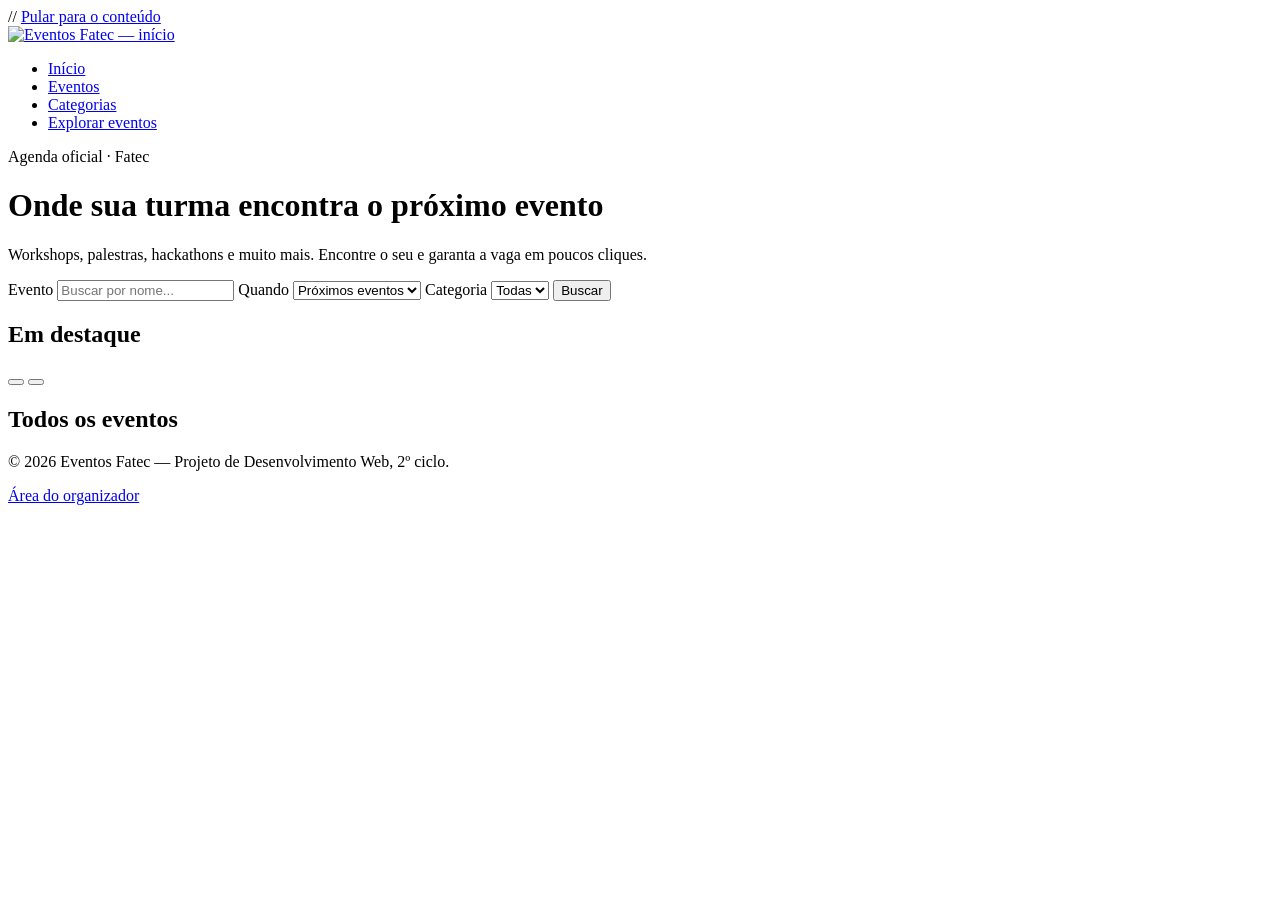
==== index.html @ 4cf38fc1 "test commit" ====
<!DOCTYPE html>
<html lang="pt-BR">
//
<head>
    <meta charset="UTF-8">
    <meta name="viewport" content="width=device-width, initial-scale=1.0">
    <title>Eventos Fatec | Agenda de eventos</title>
    <meta name="description" content="Workshops, palestras, hackathons e outros eventos da Fatec. Encontre e inscreva-se.">
    <meta name="color-scheme" content="dark light">
    <link rel="stylesheet" href="./assets/css/styles.css">

    <link rel="preconnect" href="https://fonts.googleapis.com">
    <link rel="preconnect" href="https://fonts.gstatic.com" crossorigin>
    <link
        href="https://fonts.googleapis.com/css2?family=Inter:ital,opsz,wght@0,14..32,100..900;1,14..32,100..900&display=swap"
        rel="stylesheet">

    <!-- Tema: no <head> para aplicar antes da primeira pintura (sem "flash") -->
    <script src="./assets/js/theme.js"></script>
</head>

<body class="site">
    <a class="skip-link" href="#conteudo">Pular para o conteúdo</a>

    <nav class="header-menu" aria-label="Principal">
        <a href="index.html" class="brand">
            <img class="logo" alt="Eventos Fatec — início" src="./assets/images/logotipo-eventos-fatec.png" />
        </a>
        <ul class="navigation">
            <li class="item">
                <a class="link active" href="index.html" aria-current="page">Início</a>
            </li>
            <li class="item">
                <a class="link" href="index.html#eventos">Eventos</a>
            </li>
            <li class="item">
                <a class="link" href="index.html#categorias">Categorias</a>
            </li>
            <li class="item">
                <a class="call-to-action" href="index.html#eventos">Explorar eventos</a>
            </li>
        </ul>
    </nav>

    <header class="hero">
        <div class="hero-aurora" aria-hidden="true">
            <span class="blob blob-1"></span>
            <span class="blob blob-2"></span>
            <span class="blob blob-3"></span>
            <span class="hero-grid"></span>
        </div>

        <div class="hero-content">
            <p class="eyebrow" data-reveal>Agenda oficial · Fatec</p>
            <h1 class="title" data-reveal>Onde sua turma <span class="highlight">encontra o próximo evento</span></h1>
            <p class="description" data-reveal>Workshops, palestras, hackathons e muito mais. Encontre o seu e garanta a vaga em poucos cliques.</p>
        </div>
    </header>

    <main id="conteudo">
        <form class="search-panel" id="form-busca" role="search" aria-label="Buscar eventos" data-reveal="scale">
            <label class="search-field">
                <span class="search-icon search-icon--primary" data-icon="search"></span>
                <span class="search-text">
                    <span class="search-label">Evento</span>
                    <input type="search" id="busca-eventos" name="q" placeholder="Buscar por nome..." autocomplete="off" />
                </span>
            </label>

            <label class="search-field">
                <span class="search-icon search-icon--secondary" data-icon="calendar"></span>
                <span class="search-text">
                    <span class="search-label">Quando</span>
                    <select id="filtro-periodo" name="quando">
                        <option value="proximos">Próximos eventos</option>
                        <option value="mes">Este mês</option>
                        <option value="todos">Todas as datas</option>
                        <option value="encerrados">Já encerrados</option>
                    </select>
                </span>
            </label>

            <label class="search-field">
                <span class="search-icon search-icon--tertiary" data-icon="grid"></span>
                <span class="search-text">
                    <span class="search-label">Categoria</span>
                    <select id="filtro-categoria" name="categoria">
                        <option value="">Todas</option>
                    </select>
                </span>
            </label>

            <button type="submit" class="search-submit">
                <span data-icon="search"></span>
                Buscar
            </button>
        </form>

        <section class="section" id="destaques" aria-labelledby="titulo-destaques">
            <div class="section-header" data-reveal>
                <h2 class="section-title" id="titulo-destaques">Em <span class="highlight">destaque</span></h2>
                <div class="carousel-controls">
                    <button type="button" class="round-button" id="carrossel-anterior" aria-label="Destaques anteriores">
                        <span class="flip" data-icon="arrow"></span>
                    </button>
                    <button type="button" class="round-button" id="carrossel-proximo" aria-label="Próximos destaques">
                        <span data-icon="arrow"></span>
                    </button>
                </div>
            </div>

            <div class="carousel" id="carrossel-destaques" tabindex="0" aria-label="Eventos em destaque"></div>
        </section>

        <section class="section" id="eventos" aria-labelledby="titulo-eventos">
            <div class="section-header" data-reveal>
                <h2 class="section-title" id="titulo-eventos">Todos os <span class="highlight">eventos</span></h2>
                <p class="results-count" id="contador-eventos" aria-live="polite"></p>
            </div>

            <nav class="filter" id="categorias" aria-label="Filtrar por categoria">
                <ul class="filter-list" id="lista-categorias"></ul>
            </nav>

            <div class="event-grid" id="lista-eventos"></div>
        </section>
    </main>

    <footer class="footer">
        <p>© 2026 Eventos Fatec — Projeto de Desenvolvimento Web, 2º ciclo.</p>
        <a class="footer-link" href="admin/login.html">Área do organizador</a>
    </footer>

    <script src="https://cdn.jsdelivr.net/npm/@supabase/supabase-js@2.118.0/dist/umd/supabase.min.js"></script>
    <script src="./supabase-credentials.js"></script>
    <script src="./assets/js/supabaseClient.js"></script>
    <script src="./assets/js/utils/dom.js"></script>
    <script src="./assets/js/utils/text.js"></script>
    <script src="./assets/js/motion.js"></script>
    <script src="./js/services/catalogoService.js"></script>
    <script src="./js/components/eventoView.js"></script>
    <script src="./js/pages/home.js"></script>
</body>

</html>
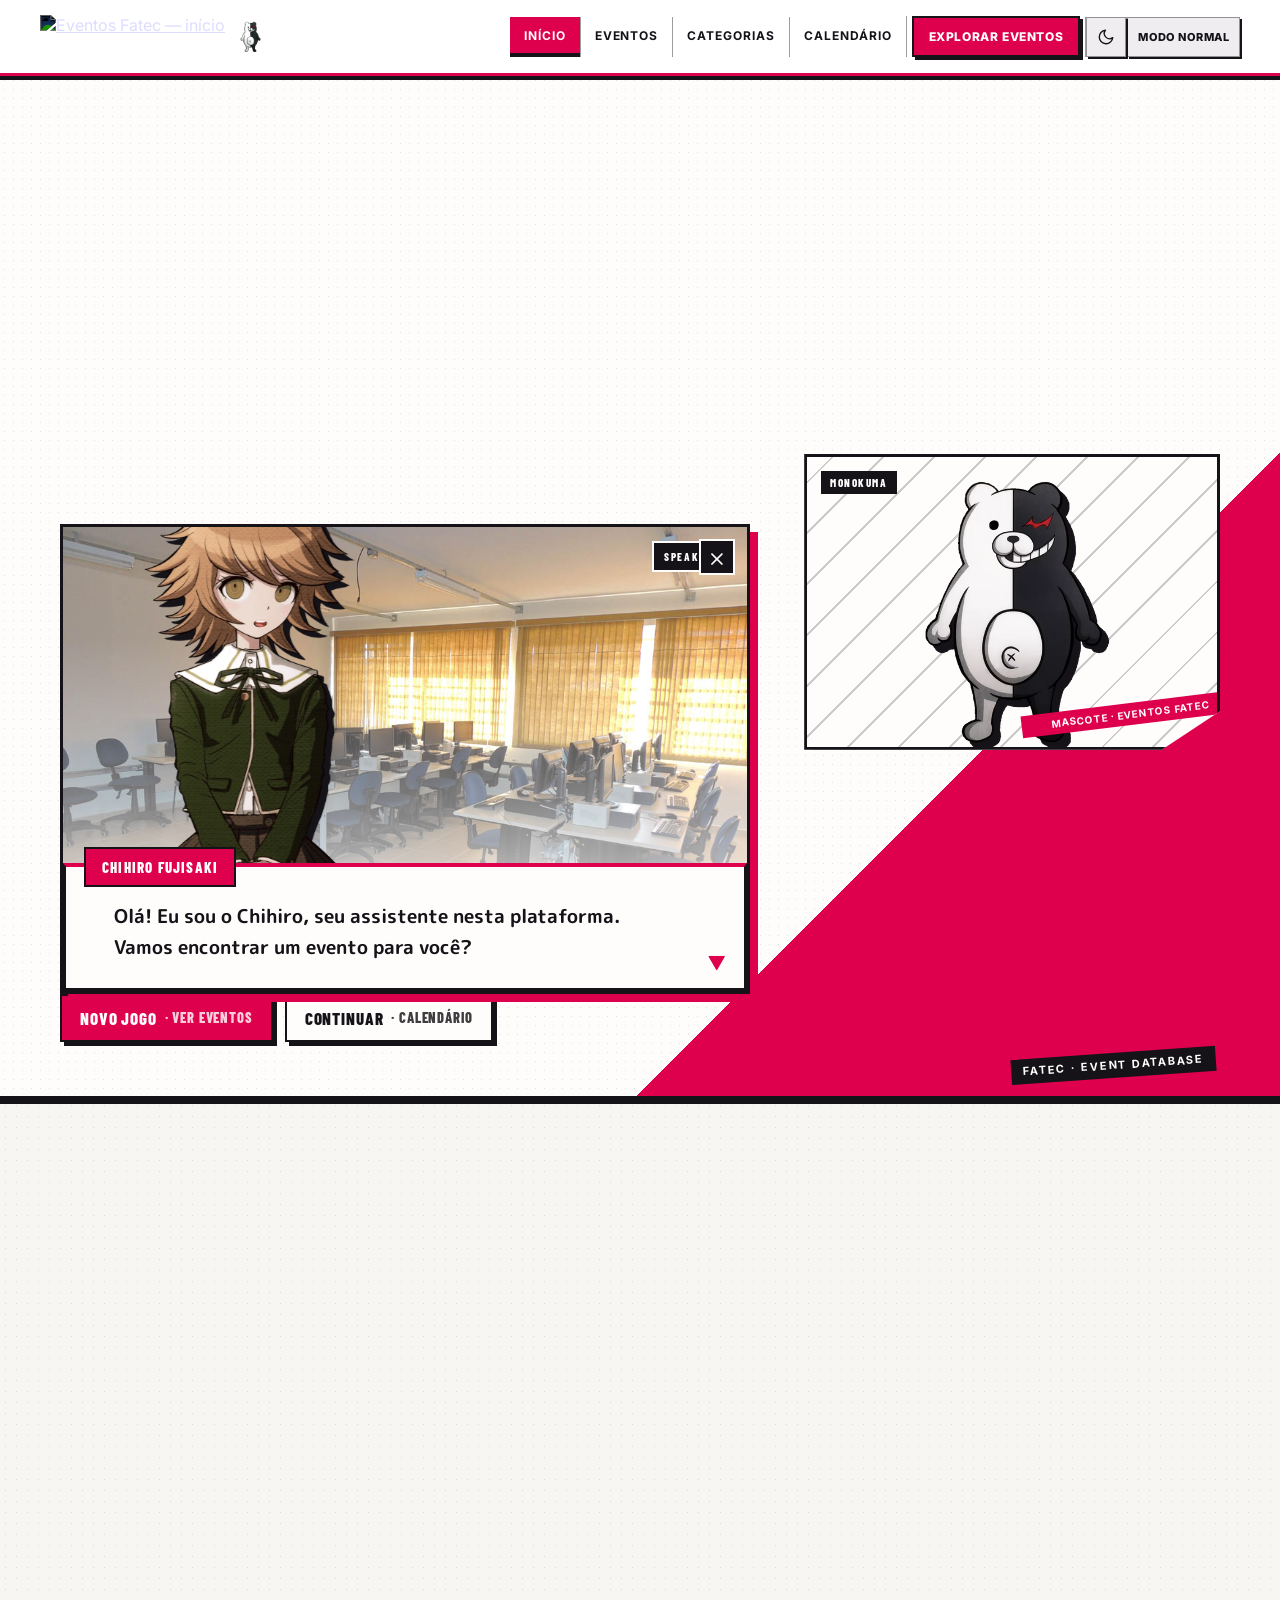
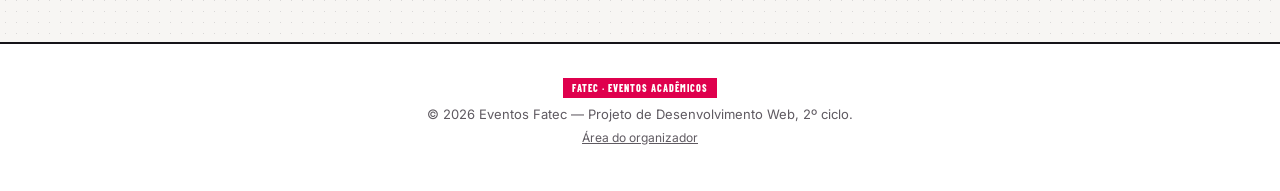
==== commit fc950552: "commit branch" ====
--- a/index.html
+++ b/index.html
@@ -1,19 +1,23 @@
 <!DOCTYPE html>
 <html lang="pt-BR">
-//
+
 <head>
     <meta charset="UTF-8">
     <meta name="viewport" content="width=device-width, initial-scale=1.0">
     <title>Eventos Fatec | Agenda de eventos</title>
     <meta name="description" content="Workshops, palestras, hackathons e outros eventos da Fatec. Encontre e inscreva-se.">
     <meta name="color-scheme" content="dark light">
+    <link rel="icon" type="image/png" sizes="64x64" href="/assets/images/personagens/monokuma/favicon.png">
+    <link rel="icon" type="image/x-icon" href="/favicon.ico">
     <link rel="stylesheet" href="./assets/css/styles.css">
 
     <link rel="preconnect" href="https://fonts.googleapis.com">
     <link rel="preconnect" href="https://fonts.gstatic.com" crossorigin>
+    <link href="https://fonts.googleapis.com/css2?family=Barlow+Condensed:wght@500;600;700;800;900&display=swap" rel="stylesheet">
     <link
         href="https://fonts.googleapis.com/css2?family=Inter:ital,opsz,wght@0,14..32,100..900;1,14..32,100..900&display=swap"
         rel="stylesheet">
+    <link href="https://fonts.googleapis.com/css2?family=M+PLUS+Rounded+1c:wght@500;700;800&display=swap" rel="stylesheet">
 
     <!-- Tema: no <head> para aplicar antes da primeira pintura (sem "flash") -->
     <script src="./assets/js/theme.js"></script>
@@ -37,6 +41,9 @@
                 <a class="link" href="index.html#categorias">Categorias</a>
             </li>
             <li class="item">
+                <a class="link" href="calendario.html">Calendário</a>
+            </li>
+            <li class="item">
                 <a class="call-to-action" href="index.html#eventos">Explorar eventos</a>
             </li>
         </ul>
@@ -51,9 +58,21 @@
         </div>
 
         <div class="hero-content">
-            <p class="eyebrow" data-reveal>Agenda oficial · Fatec</p>
-            <h1 class="title" data-reveal>Onde sua turma <span class="highlight">encontra o próximo evento</span></h1>
-            <p class="description" data-reveal>Workshops, palestras, hackathons e muito mais. Encontre o seu e garanta a vaga em poucos cliques.</p>
+            <div class="hero-stage">
+                <div class="hero-copy">
+                    <p class="eyebrow" data-reveal>Agenda oficial · Fatec</p>
+                    <h1 class="title" data-reveal>Eventos Fatec: <span class="highlight">sua próxima aventura acadêmica</span></h1>
+                    <p class="description" data-reveal>Workshops, palestras, hackathons e muito mais. Encontre seu próximo evento e garanta a vaga em poucos cliques.</p>
+                    <div id="home-vn" aria-label="Apresentação da agenda"></div>
+                    <nav class="vn-menu" aria-label="Atalhos de navegação">
+                        <a class="btn-cta" href="#eventos">Novo Jogo <span>· Ver eventos</span></a>
+                        <a class="btn-ghost" href="calendario.html">Continuar <span>· Calendário</span></a>
+                    </nav>
+                </div>
+                <button type="button" class="hero-mascot monokuma-trigger" data-monokuma-trigger aria-label="Abrir a fala do Monokuma" aria-haspopup="dialog" aria-controls="monokuma-dialog">
+                    <img src="./assets/images/personagens/monokuma/monokuma-standing.png" alt="" aria-hidden="true" width="360" height="516">
+                </button>
+            </div>
         </div>
     </header>
 
@@ -131,6 +150,20 @@
         <a class="footer-link" href="admin/login.html">Área do organizador</a>
     </footer>
 
+    <dialog class="monokuma-dialog" id="monokuma-dialog" aria-labelledby="monokuma-dialog-name" aria-describedby="monokuma-dialog-line monokuma-dialog-hint">
+        <div class="monokuma-game-screen">
+            <button type="button" class="monokuma-dialog-close" data-monokuma-close aria-label="Fechar diálogo do Monokuma">×</button>
+            <div class="monokuma-portrait-wrap">
+                <img class="monokuma-dialogue-portrait" src="./assets/images/personagens/monokuma/monokuma-stop.png" alt="Monokuma ergue uma pata com expressão ameaçadora" width="526" height="560">
+            </div>
+            <div class="monokuma-dialogue-box">
+                <span class="monokuma-dialogue-name" id="monokuma-dialog-name">Monokuma</span>
+                <span class="monokuma-dialogue-line" id="monokuma-dialog-line" aria-live="polite" aria-atomic="true">Ei, não toque em mim!!!</span>
+                <span class="monokuma-dialogue-hint" id="monokuma-dialog-hint">Feche pelo botão ×, pela tecla Esc ou clicando fora.</span>
+            </div>
+        </div>
+    </dialog>
+
     <script src="https://cdn.jsdelivr.net/npm/@supabase/supabase-js@2.118.0/dist/umd/supabase.min.js"></script>
     <script src="./supabase-credentials.js"></script>
     <script src="./assets/js/supabaseClient.js"></script>
@@ -139,6 +172,8 @@
     <script src="./assets/js/motion.js"></script>
     <script src="./js/services/catalogoService.js"></script>
     <script src="./js/components/eventoView.js"></script>
+    <script src="./assets/js/vn.js"></script>
+    <script src="./assets/js/monokuma-interaction.js"></script>
     <script src="./js/pages/home.js"></script>
 </body>
 
--- a/assets/css/styles.css
+++ b/assets/css/styles.css
@@ -0,0 +1,4408 @@
+/* =============================================================================
+   Eventos Fatec — estilos globais (site público + painel)
+
+   Organização:
+     1. Tokens (escala fixa + cores por tema)
+     2. Base / acessibilidade
+     3. Cabeçalho e navegação (compartilhado)
+     4. Botões, tags e chips
+     5. Site público: hero, busca, seções, carrossel, cards, detalhe, inscrição
+     6. Formulários (compartilhado)
+     7. Painel administrativo
+     8. Estados: feedback, vazio, skeleton
+     9. Movimento: animações, revelação ao rolar, troca de tema
+    10. Responsivo
+
+   Regra: nenhuma cor fixa fora da seção 1. Use sempre as variáveis --color-*.
+   ============================================================================= */
+
+/* ---------- 1. Tokens ---------- */
+
+:root {
+    /* Escala (no muda com o tema) */
+    --radius-sm: 2px;
+    --radius-md: 3px;
+    --radius-lg: 5px;
+    --radius-xl: 8px;
+    --radius-pill: 3px;
+
+    --container-lg: 1160px;
+    --container-md: 820px;
+    --container-sm: 520px;
+
+    --font-sans: "Inter", system-ui, -apple-system, "Segoe UI", sans-serif;
+    --font-display: "Barlow Condensed", "Arial Narrow", Impact, var(--font-sans);
+    --font-vn: "M PLUS Rounded 1c", "Nunito", var(--font-sans);
+
+    --ease-out: cubic-bezier(.22, 1, .36, 1);
+    --ease-spring: cubic-bezier(.34, 1.56, .64, 1);
+    --duration-fast: .2s;
+    --duration: .35s;
+    --duration-slow: .8s;
+
+    --header-height: 76px;
+
+    /* Marca (iguais nos dois temas) */
+    --brand-pink: #e20543;
+    --brand-purple: #bf09cf;
+    --brand-teal: #14b8a6;
+    --white: #ffffff;
+    --black: #000000;
+
+    /* Elementos sobre as capas coloridas (iguais nos dois temas) */
+    --cover-shine: rgba(255, 255, 255, .28);
+    --cover-watermark: rgba(255, 255, 255, .16);
+    --cover-tag-dark: rgba(0, 0, 0, .45);
+    --cover-text-shadow: rgba(0, 0, 0, .25);
+    --date-badge-bg: rgba(255, 255, 255, .92);
+    --date-badge-text: #15151c;
+    --date-badge-text-muted: #5a6175;
+}
+
+/* Tema escuro (padrão) */
+:root,
+:root[data-theme="dark"] {
+    color-scheme: dark;
+
+    --color-bg: #151417;
+    --color-bg-elevated: #0c0b0e;
+    --color-surface: #211f23;
+    --color-surface-2: #302d32;
+    --color-input: #171619;
+
+    --color-text: #f5f3f0;
+    --color-text-muted: #bdb7be;
+    --color-border: rgba(245, 243, 240, .17);
+    --color-border-strong: rgba(245, 243, 240, .42);
+
+    --color-primary: #ef0d59;
+    --color-primary-hover: #ff3f79;
+    --color-secondary: #f5f3f0;
+    --color-tertiary: #f2c73d;
+    --color-on-primary: var(--white);
+
+    --color-track: rgba(255, 255, 255, .12);
+    --color-row-hover: rgba(255, 255, 255, .04);
+    --color-glass: rgba(18, 18, 22, .62);
+    --color-glass-light: rgba(255, 255, 255, .16);
+    --color-glass-border: rgba(255, 255, 255, .14);
+    --color-cover-text: var(--white);
+
+    --color-success: #5fe0a0;
+    --color-success-bg: rgba(46, 204, 113, .14);
+    --color-success-border: rgba(46, 204, 113, .4);
+    --color-danger: #ff8a8a;
+    --color-danger-bg: rgba(248, 81, 73, .14);
+    --color-danger-border: rgba(248, 81, 73, .45);
+    --color-danger-solid: #e5484d;
+    --color-backdrop: rgba(5, 5, 8, .62);
+    --color-warning: #ffc864;
+    --color-warning-bg: rgba(255, 184, 0, .16);
+    --color-vn-pink: #f5b7d2;
+    --color-vn-lilac: #c9b2ef;
+    --color-vn-cream: #fff0cf;
+    --color-vn-outline: #80558f;
+    --color-vn-sparkle: #ffda72;
+    --color-vn-full: #7b647f;
+    --color-vn-ink: #291b31;
+    --color-vn-scene: #262031;
+    --color-vn-scene-line: rgba(255, 240, 207, .16);
+
+    --hero-blob-1: rgba(226, 5, 67, .55);
+    --hero-blob-2: rgba(191, 9, 207, .45);
+    --hero-blob-3: rgba(20, 184, 166, .35);
+    --hero-grid-line: rgba(255, 255, 255, .05);
+
+    --color-ink: #111013;
+    --color-paper: #f5f3f0;
+    --color-pink-hot: #ef0d59;
+    --color-alert-red: #dc3048;
+    --color-caution: #f2c73d;
+    --color-halftone-dot: rgba(245, 243, 240, .12);
+    --color-stripe: #f5f3f0;
+    --color-stripe-line: rgba(245, 243, 240, .22);
+    --color-shadow-hard: rgba(0, 0, 0, .86);
+    --color-vn-pink: var(--color-pink-hot);
+    --color-vn-lilac: var(--color-ink);
+    --color-vn-cream: var(--color-paper);
+    --color-vn-outline: var(--color-pink-hot);
+    --color-vn-sparkle: var(--color-caution);
+    --color-vn-full: var(--color-surface-2);
+    --color-vn-ink: var(--color-ink);
+    --color-vn-scene: var(--color-bg-elevated);
+    --color-vn-scene-line: var(--color-stripe-line);
+    --color-danger: var(--color-alert-red);
+    --color-danger-solid: var(--color-alert-red);
+    --color-warning: var(--color-caution);
+    --color-shadow-hard-strong: rgba(0, 0, 0, .94);
+
+    --shadow-sm: 3px 3px 0 var(--color-shadow-hard);
+    --shadow-md: 6px 6px 0 var(--color-shadow-hard);
+    --shadow-lg: 10px 10px 0 var(--color-shadow-hard-strong);
+    --shadow-glow: 4px 4px 0 var(--color-pink-hot);
+}
+
+/* Tema claro */
+:root[data-theme="light"] {
+    color-scheme: light;
+
+    --color-bg: #f7f6f3;
+    --color-bg-elevated: #ffffff;
+    --color-surface: #fffdfb;
+    --color-surface-2: #efedef;
+    --color-input: #ffffff;
+
+    --color-text: #151318;
+    --color-text-muted: #5f5a61;
+    --color-border: rgba(21, 19, 24, .14);
+    --color-border-strong: rgba(21, 19, 24, .42);
+
+    --color-primary: #df004d;
+    --color-primary-hover: #b90040;
+    --color-secondary: #151318;
+    --color-tertiary: #b99700;
+    --color-on-primary: var(--white);
+
+    --color-track: rgba(21, 21, 28, .1);
+    --color-row-hover: rgba(21, 21, 28, .035);
+    --color-glass: rgba(255, 255, 255, .72);
+    --color-glass-light: rgba(255, 255, 255, .22);
+    --color-glass-border: rgba(21, 21, 28, .08);
+    --color-cover-text: var(--white);
+
+    --color-success: #13804a;
+    --color-success-bg: rgba(19, 128, 74, .1);
+    --color-success-border: rgba(19, 128, 74, .35);
+    --color-danger: #c0262d;
+    --color-danger-bg: rgba(192, 38, 45, .08);
+    --color-danger-border: rgba(192, 38, 45, .35);
+    --color-danger-solid: #d42a30;
+    --color-backdrop: rgba(21, 21, 28, .38);
+    --color-warning: #9a6200;
+    --color-warning-bg: rgba(255, 184, 0, .2);
+    --color-vn-pink: #ffe0ed;
+    --color-vn-lilac: #e8ddff;
+    --color-vn-cream: #fff8e8;
+    --color-vn-outline: #9b69a8;
+    --color-vn-sparkle: #d49a12;
+    --color-vn-full: #eadfeb;
+    --color-vn-ink: #291b31;
+    --color-vn-scene: #f1eaf7;
+    --color-vn-scene-line: rgba(41, 27, 49, .12);
+
+    --hero-blob-1: rgba(226, 5, 67, .28);
+    --hero-blob-2: rgba(191, 9, 207, .22);
+    --hero-blob-3: rgba(20, 184, 166, .24);
+    --hero-grid-line: rgba(21, 21, 28, .05);
+
+    --color-ink: #151318;
+    --color-paper: #fffdfb;
+    --color-pink-hot: #df004d;
+    --color-alert-red: #b62235;
+    --color-caution: #ae8600;
+    --color-halftone-dot: rgba(21, 19, 24, .13);
+    --color-stripe: #151318;
+    --color-stripe-line: rgba(21, 19, 24, .22);
+    --color-shadow-hard: rgba(21, 19, 24, .22);
+    --color-vn-pink: var(--color-pink-hot);
+    --color-vn-lilac: var(--color-ink);
+    --color-vn-cream: var(--color-paper);
+    --color-vn-outline: var(--color-pink-hot);
+    --color-vn-sparkle: var(--color-caution);
+    --color-vn-full: var(--color-surface-2);
+    --color-vn-ink: var(--color-ink);
+    --color-vn-scene: var(--color-bg-elevated);
+    --color-vn-scene-line: var(--color-stripe-line);
+    --color-danger: var(--color-alert-red);
+    --color-danger-solid: var(--color-alert-red);
+    --color-warning: var(--color-caution);
+    --color-shadow-hard-strong: rgba(21, 19, 24, .3);
+
+    --shadow-sm: 3px 3px 0 var(--color-shadow-hard);
+    --shadow-md: 6px 6px 0 var(--color-shadow-hard);
+    --shadow-lg: 10px 10px 0 var(--color-shadow-hard-strong);
+    --shadow-glow: 4px 4px 0 var(--color-pink-hot);
+
+    --logo-filter: invert(1) hue-rotate(180deg) saturate(1.4);
+}
+
+/* ---------- 2. Base / acessibilidade ---------- */
+
+* {
+    margin: 0;
+    padding: 0;
+    box-sizing: border-box;
+}
+
+html {
+    scroll-behavior: smooth;
+    scroll-padding-top: calc(var(--header-height) + 16px);
+}
+
+body {
+    font-family: var(--font-sans);
+    background-color: var(--color-bg);
+    color: var(--color-text);
+    min-height: 100vh;
+    display: flex;
+    flex-direction: column;
+    -webkit-font-smoothing: antialiased;
+    transition: background-color var(--duration) ease, color var(--duration) ease;
+
+    > main {
+        flex: 1;
+    }
+}
+
+input,
+select,
+textarea,
+button {
+    font: inherit;
+}
+
+:focus-visible {
+    outline: 2px solid var(--color-primary);
+    outline-offset: 3px;
+    border-radius: 6px;
+}
+
+.skip-link {
+    position: absolute;
+    left: 16px;
+    top: -60px;
+    z-index: 100;
+    padding: 10px 16px;
+    border-radius: var(--radius-pill);
+    background: var(--color-primary);
+    color: var(--color-on-primary);
+    text-decoration: none;
+    transition: top var(--duration-fast);
+
+    &:focus {
+        top: 12px;
+    }
+}
+
+.icon {
+    width: 1.1em;
+    height: 1.1em;
+    flex-shrink: 0;
+    fill: none;
+    stroke: currentColor;
+    stroke-width: 1.8;
+    stroke-linecap: round;
+    stroke-linejoin: round;
+    vertical-align: -.18em;
+}
+
+[data-icon] {
+    display: inline-flex;
+}
+
+.flip .icon {
+    transform: scaleX(-1);
+}
+
+.highlight {
+    background-image: linear-gradient(100deg, var(--color-primary), var(--color-secondary), var(--color-primary));
+    background-size: 200% auto;
+    background-clip: text;
+    -webkit-background-clip: text;
+    -webkit-text-fill-color: transparent;
+    animation: gradient-pan 6s linear infinite;
+}
+
+/* ---------- 3. Cabeçalho e navegação ---------- */
+
+.header-menu {
+    position: sticky;
+    top: 0;
+    z-index: 50;
+    display: flex;
+    flex-wrap: wrap;
+    justify-content: space-between;
+    align-items: center;
+    gap: 12px 24px;
+    min-height: var(--header-height);
+    padding: 10px clamp(16px, 4vw, 40px);
+    background-color: var(--color-glass);
+    backdrop-filter: blur(16px) saturate(140%);
+    -webkit-backdrop-filter: blur(16px) saturate(140%);
+    border-bottom: 1px solid var(--color-border);
+
+    .brand {
+        display: inline-flex;
+    }
+
+    .logo {
+        height: 52px;
+        /* O PNG tem o texto "Eventos" branco: no tema claro inverte a luminosidade
+           e gira o matiz 180° para manter rosa/roxo da marca. */
+        filter: var(--logo-filter, none);
+        transition: transform var(--duration) var(--ease-spring);
+
+        &:hover {
+            transform: rotate(-4deg) scale(1.04);
+        }
+    }
+
+    .navigation {
+        display: flex;
+        flex-wrap: wrap;
+        justify-content: center;
+        align-items: center;
+        gap: 4px;
+        list-style: none;
+        padding: 5px;
+        border-radius: var(--radius-pill);
+        background-color: var(--color-surface);
+        border: 1px solid var(--color-border);
+        box-shadow: var(--shadow-sm);
+
+        .item {
+            display: flex;
+
+            .link {
+                display: inline-block;
+                padding: 8px 15px;
+                border-radius: var(--radius-pill);
+                color: var(--color-text-muted);
+                font-size: 14px;
+                text-decoration: none;
+                transition: color var(--duration-fast), background-color var(--duration-fast);
+
+                &:hover {
+                    color: var(--color-text);
+                    background-color: var(--color-surface-2);
+                }
+
+                &.active {
+                    color: var(--color-on-primary);
+                    background-color: var(--color-primary);
+                }
+            }
+
+            .call-to-action {
+                display: inline-block;
+                padding: 8px 16px;
+                border: none;
+                border-radius: var(--radius-pill);
+                background-image: linear-gradient(120deg, var(--color-primary), var(--color-secondary));
+                color: var(--color-on-primary);
+                font-size: 13px;
+                font-weight: 600;
+                text-decoration: none;
+                cursor: pointer;
+                transition: transform var(--duration-fast) var(--ease-out), box-shadow var(--duration-fast);
+
+                &:hover {
+                    transform: translateY(-1px);
+                    box-shadow: var(--shadow-glow);
+                }
+            }
+        }
+    }
+}
+
+.theme-toggle {
+    position: relative;
+    display: inline-grid;
+    place-items: center;
+    width: 38px;
+    height: 38px;
+    border-radius: 50%;
+    border: 1px solid var(--color-border);
+    background-color: var(--color-surface-2);
+    color: var(--color-text);
+    cursor: pointer;
+    overflow: hidden;
+    transition: border-color var(--duration-fast), transform var(--duration-fast) var(--ease-out);
+
+    &:hover {
+        border-color: var(--color-primary);
+        transform: rotate(12deg);
+    }
+
+    svg {
+        position: absolute;
+        width: 18px;
+        height: 18px;
+        fill: none;
+        stroke: currentColor;
+        stroke-width: 1.8;
+        stroke-linecap: round;
+        stroke-linejoin: round;
+        transition: transform .5s var(--ease-spring), opacity var(--duration);
+    }
+}
+
+/* No escuro mostra o sol (ação: ir para o claro); no claro, a lua. */
+:root[data-theme="dark"] .theme-toggle .icon-moon,
+:root[data-theme="light"] .theme-toggle .icon-sun {
+    opacity: 0;
+    transform: rotate(-90deg) scale(.4);
+}
+
+.serious-toggle {
+    padding: 8px 11px;
+    border: 1px solid var(--color-border);
+    border-radius: var(--radius-pill);
+    background: var(--color-surface-2);
+    color: var(--color-text);
+    font-size: 12px;
+    font-weight: 700;
+    cursor: pointer;
+}
+.serious-toggle:hover { border-color: var(--color-primary); }
+
+/* ---------- 4. Botões, tags e chips ---------- */
+
+.btn-cta {
+    display: inline-flex;
+    align-items: center;
+    justify-content: center;
+    gap: 8px;
+    padding: 12px 24px;
+    border: none;
+    border-radius: var(--radius-pill);
+    background-image: linear-gradient(120deg, var(--color-primary), var(--color-secondary));
+    background-size: 160% auto;
+    color: var(--color-on-primary);
+    font-size: 14px;
+    font-weight: 600;
+    text-align: center;
+    text-decoration: none;
+    cursor: pointer;
+    transition: transform var(--duration-fast) var(--ease-out), box-shadow var(--duration-fast), background-position var(--duration);
+
+    &:hover:not(:disabled) {
+        transform: translateY(-2px);
+        box-shadow: var(--shadow-glow);
+        background-position: right center;
+
+        .icon {
+            transform: translateX(3px);
+        }
+    }
+
+    .icon {
+        transition: transform var(--duration-fast) var(--ease-out);
+    }
+
+    &:disabled {
+        background-image: none;
+        background-color: var(--color-surface-2);
+        color: var(--color-text-muted);
+    }
+}
+
+.btn-cta--block {
+    width: 100%;
+}
+
+.btn-ghost {
+    display: inline-flex;
+    align-items: center;
+    justify-content: center;
+    gap: 8px;
+    padding: 10px 20px;
+    border-radius: var(--radius-pill);
+    border: 1px solid var(--color-border-strong);
+    background-color: transparent;
+    color: var(--color-text);
+    font-size: 14px;
+    text-decoration: none;
+    cursor: pointer;
+    transition: border-color var(--duration-fast), background-color var(--duration-fast);
+
+    &:hover {
+        border-color: var(--color-primary);
+        background-color: var(--color-surface-2);
+    }
+}
+
+.btn-danger {
+    display: inline-flex;
+    align-items: center;
+    justify-content: center;
+    gap: 8px;
+    padding: 10px 20px;
+    border: none;
+    border-radius: var(--radius-pill);
+    background-color: var(--color-danger-solid);
+    color: var(--white);
+    font-size: 14px;
+    font-weight: 600;
+    cursor: pointer;
+    transition: transform var(--duration-fast) var(--ease-out), box-shadow var(--duration-fast), filter var(--duration-fast);
+
+    &:hover {
+        transform: translateY(-1px);
+        filter: brightness(1.08);
+        box-shadow: 0 10px 24px var(--color-danger-bg);
+    }
+}
+
+.round-button {
+    display: inline-grid;
+    place-items: center;
+    width: 42px;
+    height: 42px;
+    border-radius: 50%;
+    border: 1px solid var(--color-border-strong);
+    background-color: var(--color-surface);
+    color: var(--color-text);
+    cursor: pointer;
+    transition: border-color var(--duration-fast), transform var(--duration-fast) var(--ease-out), opacity var(--duration-fast);
+
+    &:hover:not(:disabled) {
+        border-color: var(--color-primary);
+        transform: scale(1.06);
+    }
+
+    &:disabled {
+        opacity: .35;
+    }
+}
+
+.btn-sm {
+    display: inline-block;
+    border: none;
+    cursor: pointer;
+    font-size: 12px;
+    padding: 6px 14px;
+    border-radius: var(--radius-pill);
+    transition: var(--duration-fast);
+    text-decoration: none;
+}
+
+.btn-edit {
+    background-color: var(--color-surface-2);
+    color: var(--color-text);
+    border: 1px solid var(--color-border);
+
+    &:hover {
+        border-color: var(--color-primary);
+    }
+}
+
+.btn-delete {
+    background-color: transparent;
+    color: var(--color-primary);
+    border: 1px solid var(--color-primary);
+
+    &:hover:not(:disabled) {
+        background-color: var(--color-primary);
+        color: var(--color-on-primary);
+    }
+}
+
+.tag {
+    display: inline-flex;
+    align-items: center;
+    padding: 4px 10px;
+    border-radius: var(--radius-pill);
+    font-size: 11px;
+    font-weight: 600;
+    letter-spacing: .02em;
+}
+
+.tag--highlight {
+    background-color: var(--color-primary);
+    color: var(--color-on-primary);
+}
+
+.tag--glass {
+    background-color: var(--color-glass-light);
+    color: var(--color-cover-text);
+    backdrop-filter: blur(8px);
+    -webkit-backdrop-filter: blur(8px);
+}
+
+.tag--muted {
+    background-color: var(--cover-tag-dark);
+    color: var(--white);
+}
+
+.tag--warning {
+    background-color: var(--color-warning-bg);
+    color: var(--color-warning);
+    backdrop-filter: blur(8px);
+    -webkit-backdrop-filter: blur(8px);
+}
+
+.chip {
+    display: inline-flex;
+    align-items: center;
+    gap: 8px;
+    padding: 8px 16px;
+    border-radius: var(--radius-pill);
+    border: 1px solid var(--color-border);
+    background-color: var(--color-surface);
+    color: var(--color-text-muted);
+    font-size: 13px;
+    cursor: pointer;
+    transition: color var(--duration-fast), border-color var(--duration-fast), background-color var(--duration-fast), transform var(--duration-fast) var(--ease-out);
+
+    &:hover {
+        color: var(--color-text);
+        border-color: var(--accent, var(--color-primary));
+        transform: translateY(-1px);
+    }
+
+    &.active {
+        color: var(--color-on-primary);
+        background-color: var(--color-primary);
+        border-color: var(--color-primary);
+
+        .chip-dot {
+            background-color: var(--color-on-primary);
+        }
+    }
+}
+
+.chip-dot {
+    width: 8px;
+    height: 8px;
+    border-radius: 50%;
+    background-color: var(--accent, var(--color-primary));
+}
+
+/* ---------- 5. Site público ---------- */
+
+/* Hero */
+.hero {
+    position: relative;
+    overflow: hidden;
+    isolation: isolate;
+    padding: clamp(80px, 12vw, 140px) 20px clamp(110px, 12vw, 150px);
+    text-align: center;
+
+    .hero-content {
+        position: relative;
+        max-width: 780px;
+        margin: 0 auto;
+        display: flex;
+        flex-direction: column;
+        align-items: center;
+    }
+
+    .eyebrow {
+        display: inline-block;
+        padding: 6px 14px;
+        margin-bottom: 22px;
+        border-radius: var(--radius-pill);
+        border: 1px solid var(--color-border);
+        background-color: var(--color-glass);
+        backdrop-filter: blur(8px);
+        -webkit-backdrop-filter: blur(8px);
+        color: var(--color-text-muted);
+        font-size: 13px;
+        font-weight: 500;
+    }
+
+    .title {
+        color: var(--color-text);
+        font-size: clamp(34px, 5vw + 1rem, 64px);
+        line-height: 1.05;
+        letter-spacing: -.03em;
+        font-weight: 800;
+        margin-bottom: 20px;
+
+        .highlight {
+            display: inline-block;
+        }
+    }
+
+    .description {
+        color: var(--color-text-muted);
+        font-size: clamp(15px, 1vw + .6rem, 18px);
+        line-height: 1.6;
+        max-width: 560px;
+    }
+}
+
+.hero-aurora {
+    position: absolute;
+    inset: 0;
+    z-index: -1;
+    pointer-events: none;
+
+    .blob {
+        position: absolute;
+        border-radius: 50%;
+        filter: blur(70px);
+        animation: drift 18s ease-in-out infinite alternate;
+    }
+
+    .blob-1 {
+        width: 46vw;
+        height: 46vw;
+        max-width: 620px;
+        max-height: 620px;
+        left: -10%;
+        top: -30%;
+        background: var(--hero-blob-1);
+    }
+
+    .blob-2 {
+        width: 40vw;
+        height: 40vw;
+        max-width: 540px;
+        max-height: 540px;
+        right: -8%;
+        top: -10%;
+        background: var(--hero-blob-2);
+        animation-duration: 22s;
+        animation-delay: -6s;
+    }
+
+    .blob-3 {
+        width: 34vw;
+        height: 34vw;
+        max-width: 460px;
+        max-height: 460px;
+        left: 35%;
+        bottom: -45%;
+        background: var(--hero-blob-3);
+        animation-duration: 26s;
+        animation-delay: -12s;
+    }
+
+    .hero-grid {
+        position: absolute;
+        inset: 0;
+        background-image:
+            linear-gradient(var(--hero-grid-line) 1px, transparent 1px),
+            linear-gradient(90deg, var(--hero-grid-line) 1px, transparent 1px);
+        background-size: 44px 44px;
+        mask-image: radial-gradient(ellipse at center, black 30%, transparent 75%);
+        -webkit-mask-image: radial-gradient(ellipse at center, black 30%, transparent 75%);
+    }
+}
+
+/* Painel de busca sobreposto ao hero */
+.search-panel {
+    position: relative;
+    z-index: 2;
+    display: grid;
+    grid-template-columns: repeat(3, 1fr) auto;
+    align-items: center;
+    gap: 8px;
+    width: min(92%, 980px);
+    margin: -64px auto 0;
+    padding: 12px;
+    border-radius: var(--radius-xl);
+    background-color: var(--color-surface);
+    border: 1px solid var(--color-border);
+    box-shadow: var(--shadow-lg);
+}
+
+.search-field {
+    display: flex;
+    align-items: center;
+    gap: 12px;
+    padding: 10px 12px;
+    border-radius: var(--radius-lg);
+    cursor: text;
+    transition: background-color var(--duration-fast);
+
+    &:hover,
+    &:focus-within {
+        background-color: var(--color-surface-2);
+    }
+
+    .search-text {
+        display: flex;
+        flex-direction: column;
+        min-width: 0;
+        flex: 1;
+    }
+
+    .search-label {
+        font-size: 13px;
+        font-weight: 600;
+        color: var(--color-text);
+    }
+
+    input,
+    select {
+        width: 100%;
+        border: none;
+        background: transparent;
+        color: var(--color-text-muted);
+        font-size: 13px;
+        padding: 2px 0;
+        outline: none;
+        cursor: pointer;
+
+        &::placeholder {
+            color: var(--color-text-muted);
+        }
+    }
+
+    select option {
+        background-color: var(--color-surface);
+        color: var(--color-text);
+    }
+}
+
+.search-icon {
+    display: grid;
+    place-items: center;
+    width: 44px;
+    height: 44px;
+    border-radius: var(--radius-md);
+    font-size: 20px;
+    flex-shrink: 0;
+    transition: transform var(--duration) var(--ease-spring);
+
+    .search-field:hover &,
+    .search-field:focus-within & {
+        transform: scale(1.08) rotate(-4deg);
+    }
+}
+
+.search-icon--primary {
+    color: var(--color-primary);
+    background-color: color-mix(in srgb, var(--color-primary) 12%, transparent);
+}
+
+.search-icon--secondary {
+    color: var(--color-tertiary);
+    background-color: color-mix(in srgb, var(--color-tertiary) 14%, transparent);
+}
+
+.search-icon--tertiary {
+    color: var(--color-secondary);
+    background-color: color-mix(in srgb, var(--color-secondary) 12%, transparent);
+}
+
+.search-submit {
+    display: inline-flex;
+    align-items: center;
+    justify-content: center;
+    gap: 8px;
+    height: 52px;
+    padding: 0 26px;
+    border: none;
+    border-radius: var(--radius-lg);
+    background-color: var(--color-primary);
+    color: var(--color-on-primary);
+    font-size: 15px;
+    font-weight: 600;
+    cursor: pointer;
+    transition: background-color var(--duration-fast), transform var(--duration-fast) var(--ease-out), box-shadow var(--duration-fast);
+
+    &:hover {
+        background-color: var(--color-primary-hover);
+        transform: translateY(-1px);
+        box-shadow: var(--shadow-glow);
+    }
+}
+
+/* Seções */
+.section {
+    width: min(92%, var(--container-lg));
+    margin: 0 auto;
+    padding: clamp(48px, 7vw, 80px) 0 0;
+
+    &:last-of-type {
+        padding-bottom: clamp(56px, 8vw, 96px);
+    }
+}
+
+.section-header {
+    display: flex;
+    flex-wrap: wrap;
+    justify-content: space-between;
+    align-items: flex-end;
+    gap: 12px 20px;
+    margin-bottom: 24px;
+}
+
+.section-title {
+    font-size: clamp(24px, 2vw + 1rem, 34px);
+    font-weight: 700;
+    letter-spacing: -.02em;
+    color: var(--color-text);
+}
+
+.results-count {
+    color: var(--color-text-muted);
+    font-size: 14px;
+}
+
+.carousel-controls {
+    display: flex;
+    gap: 8px;
+}
+
+/* Carrossel horizontal com snap */
+.carousel {
+    display: grid;
+    grid-auto-flow: column;
+    grid-auto-columns: min(300px, 80%);
+    gap: 22px;
+    overflow-x: auto;
+    overscroll-behavior-x: contain;
+    scroll-snap-type: x mandatory;
+    padding: 6px 4px 22px;
+    scrollbar-width: thin;
+    scrollbar-color: var(--color-border-strong) transparent;
+
+    > * {
+        scroll-snap-align: start;
+    }
+}
+
+/* Filtro de categorias */
+.filter {
+    margin-bottom: 28px;
+
+    .filter-list {
+        display: flex;
+        flex-wrap: wrap;
+        gap: 8px;
+        list-style: none;
+    }
+}
+
+/* Grade de eventos */
+.event-grid {
+    display: grid;
+    grid-template-columns: repeat(auto-fill, minmax(min(100%, 270px), 1fr));
+    gap: 26px 22px;
+
+    > .empty-state {
+        grid-column: 1 / -1;
+    }
+}
+
+/* Card de evento */
+.event-card {
+    --accent-safe: var(--accent, var(--color-primary));
+    min-width: 0;
+}
+
+.event-card-link {
+    display: flex;
+    flex-direction: column;
+    gap: 14px;
+    height: 100%;
+    color: inherit;
+    text-decoration: none;
+    border-radius: var(--radius-xl);
+    transition: transform var(--duration) var(--ease-out);
+
+    &:hover {
+        transform: translateY(-6px);
+
+        .event-cover {
+            box-shadow: var(--shadow-lg);
+        }
+
+        .event-cover::before {
+            transform: scale(1.08) rotate(1deg);
+        }
+
+        .event-cover::after {
+            transform: translateX(120%) skewX(-18deg);
+        }
+
+        .event-cover-watermark {
+            transform: translateX(10px);
+        }
+
+        .event-title {
+            color: var(--color-primary);
+        }
+    }
+}
+
+/* Capa gerada a partir da cor da categoria (sem depender de imagens) */
+.event-cover,
+.detail-hero,
+.summary-cover {
+    --accent-safe: var(--accent, var(--color-primary));
+    position: relative;
+    overflow: hidden;
+    isolation: isolate;
+    border-radius: var(--radius-xl);
+    color: var(--color-cover-text);
+    box-shadow: var(--shadow-md);
+    transition: box-shadow var(--duration) var(--ease-out);
+
+    &::before {
+        content: "";
+        position: absolute;
+        inset: 0;
+        z-index: -1;
+        background:
+            radial-gradient(120% 90% at 0% 0%, color-mix(in srgb, var(--accent-safe) 70%, var(--white)) 0%, transparent 55%),
+            radial-gradient(90% 90% at 100% 100%, color-mix(in srgb, var(--color-secondary) 75%, var(--black)) 0%, transparent 60%),
+            linear-gradient(140deg, var(--accent-safe), color-mix(in srgb, var(--accent-safe) 35%, var(--color-secondary)));
+        transition: transform var(--duration-slow) var(--ease-out);
+    }
+}
+
+.event-cover {
+    aspect-ratio: 4 / 3;
+    padding: 14px;
+
+    /* Brilho que atravessa a capa no hover */
+    &::after {
+        content: "";
+        position: absolute;
+        inset: -20% auto -20% -60%;
+        width: 40%;
+        background: linear-gradient(90deg, transparent, var(--cover-shine), transparent);
+        transform: translateX(-120%) skewX(-18deg);
+        transition: transform .9s var(--ease-out);
+        pointer-events: none;
+    }
+}
+
+.event-card--featured .event-cover {
+    aspect-ratio: 4 / 5;
+}
+
+.event-cover-watermark {
+    position: absolute;
+    left: 14px;
+    bottom: 2px;
+    z-index: -1;
+    font-size: clamp(44px, 6vw, 72px);
+    font-weight: 900;
+    letter-spacing: -.04em;
+    line-height: 1;
+    color: var(--cover-watermark);
+    white-space: nowrap;
+    transition: transform var(--duration-slow) var(--ease-out);
+}
+
+.event-cover-tags {
+    position: absolute;
+    top: 14px;
+    right: 14px;
+    display: flex;
+    flex-wrap: wrap;
+    justify-content: flex-end;
+    gap: 6px;
+    max-width: 60%;
+}
+
+.event-cover-category {
+    position: absolute;
+    left: 14px;
+    bottom: 14px;
+    padding: 5px 12px;
+    border-radius: var(--radius-pill);
+    background-color: var(--color-glass-light);
+    backdrop-filter: blur(8px);
+    -webkit-backdrop-filter: blur(8px);
+    font-size: 12px;
+    font-weight: 600;
+}
+
+.date-badge {
+    display: inline-flex;
+    flex-direction: column;
+    align-items: center;
+    min-width: 52px;
+    padding: 6px 8px;
+    border-radius: var(--radius-md);
+    background-color: var(--date-badge-bg);
+    color: var(--date-badge-text); /* sempre escuro: fica sobre a capa colorida */
+    box-shadow: var(--shadow-sm);
+    line-height: 1;
+
+    .date-badge-day {
+        font-size: 20px;
+        font-weight: 800;
+    }
+
+    .date-badge-month {
+        margin-top: 3px;
+        font-size: 11px;
+        font-weight: 600;
+        text-transform: uppercase;
+        letter-spacing: .06em;
+        color: var(--date-badge-text-muted);
+    }
+}
+
+.event-body {
+    display: flex;
+    flex-direction: column;
+    gap: 10px;
+    padding: 0 4px;
+}
+
+.event-title {
+    font-size: 18px;
+    font-weight: 700;
+    letter-spacing: -.01em;
+    line-height: 1.3;
+    color: var(--color-text);
+    transition: color var(--duration-fast);
+}
+
+.event-meta {
+    display: flex;
+    flex-wrap: wrap;
+    gap: 6px 16px;
+    list-style: none;
+    color: var(--color-text-muted);
+    font-size: 13px;
+
+    li {
+        display: inline-flex;
+        align-items: center;
+        gap: 6px;
+        min-width: 0;
+    }
+
+    li:first-child .icon {
+        color: var(--color-primary);
+    }
+
+    li:nth-child(2) .icon {
+        color: var(--color-tertiary);
+    }
+
+    li:nth-child(3) .icon {
+        color: var(--color-secondary);
+    }
+}
+
+.event-card {
+    display: flex;
+    flex-direction: column;
+    gap: 14px;
+}
+
+.event-actions {
+    padding: 0 4px;
+    margin-top: auto;
+}
+
+.btn-cta--sm {
+    padding: 10px 18px;
+    font-size: 13px;
+}
+
+.event-card.is-closed .event-cover {
+    filter: grayscale(.85);
+}
+
+/* Barra de ocupação */
+.capacity {
+    display: flex;
+    flex-direction: column;
+    gap: 6px;
+    font-size: 12px;
+    color: var(--color-text-muted);
+
+    .capacity-row {
+        display: flex;
+        justify-content: space-between;
+        gap: 8px;
+    }
+
+    .capacity-track {
+        height: 6px;
+        border-radius: var(--radius-pill);
+        background-color: var(--color-track);
+        overflow: hidden;
+    }
+
+    .capacity-fill {
+        display: block;
+        width: var(--fill, 0%);
+        height: 100%;
+        border-radius: inherit;
+        background-image: linear-gradient(90deg, var(--color-primary), var(--color-secondary));
+        transform-origin: left;
+        transition:
+            transform 1.1s var(--ease-out) calc(var(--reveal-delay, 0ms) + .25s),
+            width .8s var(--ease-out);
+    }
+
+    &.is-updated .capacity-row span:first-child {
+        animation: value-flash 1.2s var(--ease-out);
+    }
+}
+
+.capacity--compact .capacity-track {
+    height: 4px;
+}
+
+.capacity--ultimas .capacity-fill {
+    background-image: linear-gradient(90deg, var(--color-warning), var(--color-primary));
+}
+
+.capacity--esgotado .capacity-fill,
+.capacity--encerrado .capacity-fill {
+    background-image: none;
+    background-color: var(--color-text-muted);
+}
+
+/* Breadcrumb */
+.breadcrumb {
+    display: flex;
+    flex-wrap: wrap;
+    align-items: center;
+    gap: 8px;
+    margin-bottom: 24px;
+    color: var(--color-text-muted);
+    font-size: 13px;
+
+    a {
+        color: var(--color-text-muted);
+        text-decoration: none;
+        transition: color var(--duration-fast);
+
+        &:hover {
+            color: var(--color-primary);
+        }
+    }
+}
+
+/* Página de detalhe */
+.detail {
+    width: min(92%, var(--container-lg));
+    margin: 36px auto 80px;
+}
+
+.detail-hero {
+    display: flex;
+    flex-direction: column;
+    justify-content: space-between;
+    gap: 40px;
+    min-height: clamp(260px, 32vw, 360px);
+    padding: clamp(20px, 3vw, 36px);
+
+    .event-cover-watermark {
+        font-size: clamp(64px, 12vw, 150px);
+        left: clamp(20px, 3vw, 36px);
+        bottom: -8px;
+    }
+
+    .date-badge {
+        align-self: flex-start;
+    }
+}
+
+.detail-hero-text {
+    display: flex;
+    flex-direction: column;
+    gap: 12px;
+}
+
+.detail-tags {
+    display: flex;
+    flex-wrap: wrap;
+    gap: 8px;
+}
+
+.detail-title {
+    font-size: clamp(28px, 3vw + 1rem, 48px);
+    font-weight: 800;
+    letter-spacing: -.03em;
+    line-height: 1.08;
+    max-width: 780px;
+    text-shadow: 0 2px 20px var(--cover-text-shadow);
+}
+
+.detail-subtitle {
+    font-size: 15px;
+    opacity: .9;
+}
+
+.detail-columns {
+    display: grid;
+    grid-template-columns: minmax(0, 1.7fr) minmax(280px, 1fr);
+    gap: 28px;
+    margin-top: 28px;
+    align-items: start;
+}
+
+.detail-main {
+    display: flex;
+    flex-direction: column;
+    gap: 16px;
+    align-items: flex-start;
+}
+
+.detail-section-title {
+    font-size: 20px;
+    font-weight: 700;
+    color: var(--color-text);
+
+    &:not(:first-child) {
+        margin-top: 16px;
+    }
+}
+
+.detail-description {
+    color: var(--color-text-muted);
+    font-size: 16px;
+    line-height: 1.75;
+    white-space: pre-line;
+}
+
+.info-list {
+    display: grid;
+    grid-template-columns: repeat(auto-fill, minmax(230px, 1fr));
+    gap: 12px;
+    width: 100%;
+    list-style: none;
+}
+
+.info-item {
+    display: flex;
+    gap: 12px;
+    align-items: flex-start;
+    padding: 14px;
+    border-radius: var(--radius-lg);
+    background-color: var(--color-surface);
+    border: 1px solid var(--color-border);
+
+    .info-icon {
+        display: grid;
+        place-items: center;
+        width: 38px;
+        height: 38px;
+        flex-shrink: 0;
+        border-radius: var(--radius-md);
+        color: var(--color-primary);
+        background-color: color-mix(in srgb, var(--color-primary) 12%, transparent);
+        font-size: 18px;
+    }
+
+    .info-label {
+        display: block;
+        font-size: 12px;
+        color: var(--color-text-muted);
+    }
+
+    .info-value {
+        display: block;
+        font-size: 14px;
+        font-weight: 500;
+        color: var(--color-text);
+        overflow-wrap: anywhere;
+    }
+}
+
+.detail-aside {
+    position: sticky;
+    top: calc(var(--header-height) + 20px);
+}
+
+.ticket-card {
+    display: flex;
+    flex-direction: column;
+    gap: 18px;
+    padding: 24px;
+    border-radius: var(--radius-xl);
+    background-color: var(--color-surface);
+    border: 1px solid var(--color-border);
+    box-shadow: var(--shadow-md);
+
+    .capacity {
+        font-size: 13px;
+    }
+}
+
+.ticket-label {
+    font-size: 13px;
+    font-weight: 600;
+    color: var(--color-success);
+}
+
+.cta-note {
+    margin-top: -8px;
+    font-size: 13px;
+    color: var(--color-text-muted);
+    text-align: center;
+}
+
+/* Página de inscrição */
+.subscription {
+    width: min(92%, 1040px);
+    margin: 36px auto 80px;
+}
+
+.subscription-content {
+    display: grid;
+    grid-template-columns: minmax(0, 1fr) minmax(0, 1.25fr);
+    gap: 28px;
+    align-items: start;
+}
+
+.subscription-summary {
+    position: sticky;
+    top: calc(var(--header-height) + 20px);
+    display: flex;
+    flex-direction: column;
+    gap: 18px;
+    padding: 14px 14px 22px;
+    border-radius: var(--radius-xl);
+    background-color: var(--color-surface);
+    border: 1px solid var(--color-border);
+    box-shadow: var(--shadow-md);
+}
+
+.summary-cover {
+    aspect-ratio: 16 / 9;
+    padding: 14px;
+}
+
+.summary-body {
+    display: flex;
+    flex-direction: column;
+    gap: 12px;
+    padding: 0 8px;
+}
+
+.summary-eyebrow {
+    font-size: 12px;
+    font-weight: 600;
+    color: var(--color-text-muted);
+    text-transform: uppercase;
+    letter-spacing: .06em;
+}
+
+.summary-title {
+    font-size: 22px;
+    font-weight: 700;
+    letter-spacing: -.02em;
+    color: var(--color-text);
+}
+
+.subscription-form {
+    padding: clamp(22px, 3vw, 32px);
+    border-radius: var(--radius-xl);
+    background-color: var(--color-surface);
+    border: 1px solid var(--color-border);
+    box-shadow: var(--shadow-md);
+}
+
+.subscription-form-header {
+    margin-bottom: 4px;
+
+    .title {
+        font-size: 26px;
+        font-weight: 800;
+        letter-spacing: -.02em;
+        color: var(--color-text);
+    }
+
+    p {
+        margin-top: 6px;
+        color: var(--color-text-muted);
+        font-size: 14px;
+    }
+}
+
+.privacy-note {
+    font-size: 12px;
+    color: var(--color-text-muted);
+}
+
+/* Conteúdo do modal de inscrição confirmada */
+.confirmation {
+    display: flex;
+    flex-direction: column;
+    align-items: center;
+    gap: 10px;
+    text-align: center;
+
+    p {
+        color: var(--color-text-muted);
+        font-size: 14px;
+    }
+}
+
+.confirmation-code {
+    padding: 12px 22px;
+    border-radius: var(--radius-md);
+    border: 1px dashed var(--color-primary);
+    background-color: color-mix(in srgb, var(--color-primary) 8%, transparent);
+    color: var(--color-primary);
+    font-size: 22px;
+    letter-spacing: .12em;
+    font-variant-numeric: tabular-nums;
+}
+
+.confirmation-actions {
+    display: flex;
+    flex-wrap: wrap;
+    justify-content: center;
+    gap: 10px;
+    margin-top: 10px;
+}
+
+/* Check animado: o traço é "desenhado" */
+.success-check {
+    width: 76px;
+    height: 76px;
+    fill: none;
+    stroke-linecap: round;
+    stroke-linejoin: round;
+
+    circle {
+        stroke: var(--color-success);
+        stroke-width: 2.5;
+        stroke-dasharray: 151;
+        stroke-dashoffset: 151;
+        animation: draw .7s var(--ease-out) .15s forwards;
+    }
+
+    path {
+        stroke: var(--color-success);
+        stroke-width: 3.5;
+        stroke-dasharray: 36;
+        stroke-dashoffset: 36;
+        animation: draw .45s var(--ease-out) .75s forwards;
+    }
+}
+
+/* Rodapé */
+.footer {
+    display: flex;
+    flex-direction: column;
+    align-items: center;
+    gap: 8px;
+    padding: 34px 20px 46px;
+    border-top: 1px solid var(--color-border);
+    color: var(--color-text-muted);
+    font-size: 13px;
+    text-align: center;
+}
+
+.footer-link {
+    color: var(--color-text-muted);
+    font-size: 12px;
+    transition: color var(--duration-fast);
+
+    &:hover {
+        color: var(--color-primary);
+    }
+}
+
+/* ---------- 6. Formulários ---------- */
+
+.subscription-form,
+.admin-form {
+    display: flex;
+    flex-direction: column;
+    gap: 16px;
+}
+
+.subscription-form .call-to-action,
+.admin-form .call-to-action {
+    background-image: linear-gradient(120deg, var(--color-primary), var(--color-secondary));
+    color: var(--color-on-primary);
+    border: none;
+    padding: 13px 18px;
+    border-radius: var(--radius-pill);
+    font-size: 15px;
+    font-weight: 600;
+    cursor: pointer;
+    transition: transform var(--duration-fast) var(--ease-out), box-shadow var(--duration-fast);
+
+    &:hover:not(:disabled) {
+        transform: translateY(-1px);
+        box-shadow: var(--shadow-glow);
+    }
+}
+
+.form-row {
+    display: grid;
+    grid-template-columns: repeat(auto-fit, minmax(200px, 1fr));
+    gap: 16px;
+}
+
+.form-field {
+    display: flex;
+    flex-direction: column;
+    gap: 6px;
+
+    label {
+        color: var(--color-text-muted);
+        font-size: 13px;
+        font-weight: 500;
+    }
+
+    input,
+    select,
+    textarea {
+        border-radius: var(--radius-md);
+        padding: 12px 15px;
+        background-color: var(--color-input);
+        border: 1px solid var(--color-border-strong);
+        color: var(--color-text);
+        outline: none;
+        transition: border-color var(--duration-fast), box-shadow var(--duration-fast);
+        font-size: 15px;
+
+        &::placeholder {
+            color: var(--color-text-muted);
+            opacity: .8;
+        }
+
+        &:hover {
+            border-color: var(--color-text-muted);
+        }
+
+        &:focus {
+            border-color: var(--color-primary);
+            box-shadow: 0 0 0 4px color-mix(in srgb, var(--color-primary) 18%, transparent);
+        }
+
+        &.invalid,
+        &[aria-invalid="true"] {
+            border-color: var(--color-danger);
+        }
+    }
+
+    textarea {
+        resize: vertical;
+        min-height: 90px;
+    }
+
+    input[type="color"] {
+        padding: 4px;
+        height: 44px;
+        max-width: 120px;
+        cursor: pointer;
+    }
+
+    .checkbox-field {
+        display: flex;
+        align-items: center;
+        gap: 8px;
+        flex-direction: row;
+
+        input {
+            width: auto;
+        }
+    }
+}
+
+.error {
+    color: var(--color-danger);
+    font-size: 12px;
+    display: none;
+}
+
+.field-hint {
+    color: var(--color-text-muted);
+    font-size: 12px;
+}
+
+.form-actions {
+    display: flex;
+    gap: 12px;
+    align-items: center;
+
+    .call-to-action {
+        flex: 1;
+    }
+
+    .hide {
+        display: none;
+    }
+}
+
+/* ---------- 7. Painel administrativo ---------- */
+
+/* Esconde páginas protegidas até o guard.js confirmar a sessão (evita "flash" de conteúdo). */
+html[data-auth="required"] body {
+    visibility: hidden;
+}
+
+.admin {
+    width: min(92%, var(--container-lg));
+    margin: 54px auto 90px;
+    display: flex;
+    flex-direction: column;
+    gap: 40px;
+}
+
+.admin-header {
+    display: flex;
+    flex-wrap: wrap;
+    justify-content: space-between;
+    align-items: center;
+    gap: 16px;
+
+    h1 {
+        color: var(--color-text);
+        font-size: 28px;
+        letter-spacing: -.02em;
+        margin-bottom: 6px;
+    }
+
+    p {
+        color: var(--color-text-muted);
+        font-size: 14px;
+    }
+}
+
+.admin-panel {
+    background-color: var(--color-surface);
+    border: 1px solid var(--color-border);
+    border-radius: var(--radius-lg);
+    padding: 26px;
+    box-shadow: var(--shadow-sm);
+
+    h2 {
+        color: var(--color-text);
+        font-size: 18px;
+        margin-bottom: 20px;
+    }
+}
+
+.admin-filter {
+    display: flex;
+    align-items: center;
+    flex-wrap: wrap;
+    gap: 12px;
+    margin-bottom: 20px;
+
+    label {
+        color: var(--color-text-muted);
+        font-size: 13px;
+    }
+
+    select {
+        border-radius: var(--radius-md);
+        padding: 8px 14px;
+        background-color: var(--color-input);
+        border: 1px solid var(--color-border-strong);
+        color: var(--color-text);
+        outline: none;
+        font-size: 13px;
+        transition: border-color var(--duration-fast);
+
+        &:focus,
+        &:hover {
+            border-color: var(--color-primary);
+        }
+    }
+}
+
+.admin-table-wrap {
+    width: 100%;
+    overflow-x: auto;
+}
+
+.admin-table {
+    width: 100%;
+    border-collapse: collapse;
+    min-width: 640px;
+
+    th,
+    td {
+        padding: 12px 16px;
+        text-align: left;
+        font-size: 13px;
+        color: var(--color-text);
+        border-bottom: 1px solid var(--color-border);
+        white-space: nowrap;
+    }
+
+    th {
+        color: var(--color-text-muted);
+        text-transform: uppercase;
+        font-size: 11px;
+        font-weight: 600;
+    }
+
+    tbody tr {
+        transition: background-color var(--duration-fast);
+
+        &:hover {
+            background-color: var(--color-row-hover);
+        }
+
+        &:last-child td {
+            border-bottom: none;
+        }
+    }
+
+    .actions {
+        display: flex;
+        gap: 8px;
+    }
+}
+
+.admin-quicklinks {
+    display: grid;
+    grid-template-columns: repeat(auto-fit, minmax(220px, 1fr));
+    gap: 20px;
+}
+
+.admin-quicklink {
+    background-color: var(--color-surface);
+    border: 1px solid var(--color-border);
+    border-radius: var(--radius-lg);
+    padding: 24px;
+    text-decoration: none;
+    color: var(--color-text);
+    display: flex;
+    flex-direction: column;
+    gap: 8px;
+    transition: border-color var(--duration-fast), transform var(--duration-fast) var(--ease-out), box-shadow var(--duration-fast);
+
+    strong {
+        font-size: 18px;
+    }
+
+    span {
+        color: var(--color-text-muted);
+        font-size: 13px;
+    }
+
+    &:hover {
+        border-color: var(--color-primary);
+        transform: translateY(-3px);
+        box-shadow: var(--shadow-md);
+    }
+}
+
+.badge {
+    display: inline-block;
+    padding: 3px 10px;
+    border-radius: var(--radius-pill);
+    font-size: 11px;
+    font-weight: 600;
+}
+
+.badge-admin {
+    background-color: var(--color-primary);
+    color: var(--color-on-primary);
+}
+
+.badge-user {
+    background-color: var(--color-surface-2);
+    color: var(--color-text);
+    border: 1px solid var(--color-border);
+}
+
+.badge-active {
+    background-color: var(--color-success-bg);
+    color: var(--color-success);
+    border: 1px solid var(--color-success-border);
+}
+
+.badge-inactive {
+    background-color: var(--color-surface-2);
+    color: var(--color-text-muted);
+    border: 1px solid var(--color-border);
+}
+
+.color-dot {
+    display: inline-block;
+    width: 12px;
+    height: 12px;
+    border-radius: 50%;
+    margin-right: 8px;
+    vertical-align: middle;
+    border: 1px solid var(--color-border-strong);
+}
+
+.login {
+    width: 90%;
+    max-width: 420px;
+    margin: 90px auto;
+    display: flex;
+    flex-direction: column;
+    gap: 20px;
+    text-align: center;
+
+    h1 {
+        color: var(--color-text);
+        font-size: 26px;
+    }
+
+    p {
+        color: var(--color-text-muted);
+        font-size: 13px;
+        margin-top: -8px;
+    }
+
+    .admin-form {
+        text-align: left;
+        margin-top: 10px;
+    }
+}
+
+.pagination {
+    display: flex;
+    align-items: center;
+    justify-content: space-between;
+    gap: 12px;
+    margin-top: 16px;
+    flex-wrap: wrap;
+}
+
+.pagination-info {
+    color: var(--color-text-muted);
+    font-size: 13px;
+}
+
+/* ---------- Modal (assets/js/utils/modal.js) ---------- */
+
+.modal {
+    margin: auto;
+    padding: 0;
+    border: none;
+    background: transparent;
+    color: var(--color-text);
+    max-width: min(92vw, 440px);
+    width: 100%;
+    overflow: visible;
+
+    &::backdrop {
+        background-color: var(--color-backdrop);
+        backdrop-filter: blur(6px);
+        -webkit-backdrop-filter: blur(6px);
+        animation: fade-in var(--duration) ease both;
+    }
+
+    &[open] .modal-card {
+        animation: modal-in .45s var(--ease-spring) both;
+    }
+
+    &.is-closing .modal-card {
+        animation: modal-out .22s ease-in both;
+    }
+
+    &.is-closing::backdrop {
+        animation: fade-out .22s ease-in both;
+    }
+}
+
+.modal[data-size="md"] {
+    max-width: min(94vw, 600px);
+}
+
+.modal[data-size="lg"] {
+    max-width: min(94vw, 860px);
+}
+
+/* Modal com formulário: alinhado à esquerda e com rolagem interna se não couber */
+.modal[data-tone="form"] {
+    .modal-card {
+        align-items: stretch;
+        text-align: left;
+        max-height: calc(100dvh - 32px);
+        overflow-y: auto;
+        overscroll-behavior: contain;
+        padding: 28px clamp(20px, 3vw, 32px);
+    }
+
+    .modal-title {
+        padding-right: 40px;
+    }
+
+    .modal-content {
+        margin-top: 4px;
+    }
+
+    .form-actions {
+        position: sticky;
+        bottom: -28px;
+        margin: 8px calc(-1 * clamp(20px, 3vw, 32px)) -28px;
+        padding: 16px clamp(20px, 3vw, 32px) 24px;
+        background: linear-gradient(transparent, var(--color-surface) 28%);
+        justify-content: flex-end;
+
+        .btn-ghost {
+            flex: 0 0 auto;
+        }
+
+        .call-to-action {
+            flex: 0 1 220px;
+        }
+    }
+}
+
+.modal-close {
+    position: absolute;
+    top: 14px;
+    right: 14px;
+    display: grid;
+    place-items: center;
+    width: 36px;
+    height: 36px;
+    border: none;
+    border-radius: 50%;
+    background: transparent;
+    color: var(--color-text-muted);
+    cursor: pointer;
+    transition: background-color var(--duration-fast), color var(--duration-fast), transform var(--duration-fast) var(--ease-out);
+
+    &:hover {
+        background-color: var(--color-surface-2);
+        color: var(--color-text);
+        transform: rotate(90deg);
+    }
+
+    &[hidden] {
+        display: none;
+    }
+
+    svg {
+        width: 18px;
+        height: 18px;
+        fill: none;
+        stroke: currentColor;
+        stroke-width: 2;
+        stroke-linecap: round;
+    }
+}
+
+.modal-card {
+    position: relative;
+    display: flex;
+    flex-direction: column;
+    align-items: center;
+    gap: 12px;
+    padding: 32px 28px 26px;
+    border-radius: var(--radius-xl);
+    background-color: var(--color-surface);
+    border: 1px solid var(--color-border);
+    box-shadow: var(--shadow-lg);
+    text-align: center;
+}
+
+.modal-icon {
+    display: grid;
+    place-items: center;
+    width: 56px;
+    height: 56px;
+    border-radius: 50%;
+    color: var(--color-primary);
+    background-color: color-mix(in srgb, var(--color-primary) 12%, transparent);
+    animation: icon-pop .5s var(--ease-spring) .1s both;
+
+    &:empty {
+        display: none;
+    }
+
+    svg {
+        width: 28px;
+        height: 28px;
+        fill: none;
+        stroke: currentColor;
+        stroke-width: 1.9;
+        stroke-linecap: round;
+        stroke-linejoin: round;
+    }
+}
+
+.modal[data-tone="danger"] .modal-icon {
+    color: var(--color-danger-solid);
+    background-color: var(--color-danger-bg);
+}
+
+.modal[data-tone="success"] .modal-icon {
+    width: auto;
+    height: auto;
+    background: none;
+    animation: none;
+
+    .success-check {
+        width: 76px;
+        height: 76px;
+    }
+}
+
+.modal-title {
+    font-size: 22px;
+    font-weight: 800;
+    letter-spacing: -.02em;
+}
+
+.modal-message {
+    color: var(--color-text-muted);
+    font-size: 15px;
+    line-height: 1.55;
+
+    &[hidden] {
+        display: none;
+    }
+}
+
+.modal-content {
+    width: 100%;
+
+    &[hidden] {
+        display: none;
+    }
+}
+
+.modal-actions[hidden] {
+    display: none;
+}
+
+.modal-actions {
+    display: flex;
+    flex-wrap: wrap;
+    justify-content: center;
+    gap: 10px;
+    width: 100%;
+    margin-top: 10px;
+
+    > * {
+        flex: 1 1 140px;
+    }
+}
+
+/* ---------- 8. Estados ---------- */
+
+.hide {
+    display: none;
+}
+
+.show {
+    display: block;
+}
+
+button:disabled {
+    opacity: .6;
+    cursor: not-allowed;
+}
+
+.feedback {
+    display: none;
+    padding: 12px 16px;
+    border-radius: var(--radius-md);
+    font-size: 14px;
+    text-align: left;
+}
+
+.feedback.show {
+    display: block;
+    margin: 0 0 16px;
+    animation: shake-in .4s var(--ease-out);
+}
+
+/* Seletores compostos para vencer regras de contexto (ex.: `.login p`). */
+.feedback.feedback-success {
+    color: var(--color-success);
+    background-color: var(--color-success-bg);
+    border: 1px solid var(--color-success-border);
+}
+
+.feedback.feedback-error {
+    color: var(--color-danger);
+    background-color: var(--color-danger-bg);
+    border: 1px solid var(--color-danger-border);
+}
+
+.empty-state {
+    display: flex;
+    flex-direction: column;
+    align-items: center;
+    gap: 12px;
+    padding: 60px 20px;
+    width: 100%;
+    color: var(--color-text-muted);
+    text-align: center;
+
+    &[hidden] {
+        display: none;
+    }
+
+    .empty-state-title {
+        font-size: 20px;
+        font-weight: 700;
+        color: var(--color-text);
+    }
+}
+
+/* Skeleton com brilho deslizando */
+.is-skeleton .event-cover,
+.sk-line,
+.detail-skeleton-cover {
+    background-image: linear-gradient(100deg, var(--color-surface) 30%, var(--color-surface-2) 50%, var(--color-surface) 70%);
+    background-size: 200% 100%;
+    animation: shimmer 1.4s linear infinite;
+    box-shadow: none;
+
+    &::before,
+    &::after {
+        display: none;
+    }
+}
+
+.is-skeleton .event-body {
+    gap: 8px;
+}
+
+.sk-line {
+    display: block;
+    height: 14px;
+    border-radius: var(--radius-pill);
+    width: 85%;
+}
+
+.sk-line--short {
+    width: 50%;
+}
+
+.detail-skeleton {
+    display: flex;
+    flex-direction: column;
+    gap: 14px;
+
+    &[hidden] {
+        display: none;
+    }
+}
+
+.detail-skeleton-cover {
+    height: clamp(260px, 32vw, 360px);
+    border-radius: var(--radius-xl);
+}
+
+.detail-skeleton--compact {
+    max-width: var(--container-sm);
+}
+
+/* ---------- 9. Movimento ---------- */
+
+/* Revelação ao rolar (motion.js). Só esconde quando há JS (.js no <html>). */
+.js [data-reveal] {
+    opacity: 0;
+    transform: translateY(22px);
+    transition:
+        opacity var(--duration-slow) var(--ease-out) var(--reveal-delay, 0ms),
+        transform var(--duration-slow) var(--ease-out) var(--reveal-delay, 0ms);
+}
+
+.js [data-reveal="scale"] {
+    transform: translateY(16px) scale(.96);
+}
+
+.js [data-reveal="fade"] {
+    transform: none;
+}
+
+.js [data-reveal].is-visible {
+    opacity: 1;
+    transform: none;
+}
+
+/* Barra de ocupação "enche" quando o card aparece */
+.js [data-reveal] .capacity-fill {
+    transform: scaleX(0);
+}
+
+.js [data-reveal].is-visible .capacity-fill {
+    transform: scaleX(1);
+}
+
+@keyframes drift {
+    0% {
+        transform: translate(0, 0) scale(1);
+    }
+
+    50% {
+        transform: translate(6%, 8%) scale(1.12);
+    }
+
+    100% {
+        transform: translate(-6%, 4%) scale(.94);
+    }
+}
+
+@keyframes gradient-pan {
+    to {
+        background-position: 200% center;
+    }
+}
+
+@keyframes shimmer {
+    from {
+        background-position: 150% 0;
+    }
+
+    to {
+        background-position: -50% 0;
+    }
+}
+
+@keyframes draw {
+    to {
+        stroke-dashoffset: 0;
+    }
+}
+
+@keyframes pop-in {
+    from {
+        opacity: 0;
+        transform: translateY(16px) scale(.94);
+    }
+
+    to {
+        opacity: 1;
+        transform: none;
+    }
+}
+
+@keyframes shake-in {
+    0% {
+        opacity: 0;
+        transform: translateX(0);
+    }
+
+    30% {
+        opacity: 1;
+        transform: translateX(-4px);
+    }
+
+    60% {
+        transform: translateX(3px);
+    }
+
+    100% {
+        transform: translateX(0);
+    }
+}
+
+@keyframes modal-in {
+    from {
+        opacity: 0;
+        transform: translateY(24px) scale(.92);
+    }
+
+    to {
+        opacity: 1;
+        transform: none;
+    }
+}
+
+@keyframes modal-out {
+    to {
+        opacity: 0;
+        transform: translateY(12px) scale(.96);
+    }
+}
+
+@keyframes fade-in {
+    from {
+        opacity: 0;
+    }
+}
+
+@keyframes fade-out {
+    to {
+        opacity: 0;
+    }
+}
+
+@keyframes icon-pop {
+    from {
+        transform: scale(.4) rotate(-20deg);
+        opacity: 0;
+    }
+}
+
+@keyframes value-flash {
+    0% {
+        color: var(--color-primary);
+        transform: scale(1.06);
+    }
+
+    100% {
+        color: inherit;
+        transform: none;
+    }
+}
+
+/* Troca de tema com View Transitions (theme.js anima o círculo) */
+::view-transition-old(root),
+::view-transition-new(root) {
+    animation: none;
+    mix-blend-mode: normal;
+}
+
+/* Quem pede menos movimento não recebe animações */
+@media (prefers-reduced-motion: reduce) {
+
+    *,
+    *::before,
+    *::after {
+        animation-duration: .001ms !important;
+        animation-iteration-count: 1 !important;
+        transition-duration: .001ms !important;
+        transition-delay: 0ms !important;
+        scroll-behavior: auto !important;
+    }
+
+    html {
+        scroll-behavior: auto;
+    }
+}
+
+/* ---------- 10. Responsivo ---------- */
+
+@media (max-width: 900px) {
+    .search-panel {
+        grid-template-columns: 1fr 1fr;
+    }
+
+    .search-submit {
+        grid-column: 1 / -1;
+    }
+
+    .detail-columns,
+    .subscription-content {
+        grid-template-columns: 1fr;
+    }
+
+    .detail-aside,
+    .subscription-summary {
+        position: static;
+    }
+}
+
+@media (max-width: 720px) {
+    :root {
+        --header-height: 120px;
+    }
+
+    .header-menu {
+        justify-content: center;
+
+        .logo {
+            height: 42px;
+        }
+
+        .navigation .item .link {
+            padding: 7px 11px;
+            font-size: 13px;
+        }
+    }
+
+    .search-panel {
+        grid-template-columns: 1fr;
+        margin-top: -48px;
+    }
+
+    .admin-header {
+        flex-direction: column;
+        align-items: flex-start;
+    }
+}
+
+/* ---------- Calendário mensal + identidade visual novel ---------- */
+.calendar-page { width: min(var(--container-lg), calc(100% - 32px)); margin: 48px auto 72px; }
+.calendar-heading { margin-bottom: 28px; }
+.calendar-heading h1 { font-size: clamp(2rem, 5vw, 3rem); margin: 8px 0; }
+.calendar-heading > p:last-child { color: var(--color-text-muted); }
+.calendar-filter { display: grid; gap: 8px; max-width: 320px; margin-bottom: 18px; font-weight: 600; }
+.calendar-filter select, .participants-modal input { padding: 12px 14px; border: 1px solid var(--color-border); border-radius: var(--radius-md); background: var(--color-input); color: var(--color-text); }
+.calendar-panel { padding: clamp(14px, 3vw, 28px); border: 1px solid var(--color-border); border-radius: var(--radius-xl); background: var(--color-surface); box-shadow: var(--shadow-md); }
+.calendar-toolbar, .calendar-navigation { display: flex; align-items: center; gap: 12px; }
+.calendar-toolbar { justify-content: space-between; margin-bottom: 20px; }
+.calendar-navigation h2 { min-width: 190px; text-align: center; text-transform: capitalize; }
+.calendar-grid { display: grid; grid-template-columns: repeat(7, minmax(0, 1fr)); gap: 6px; }
+.calendar-weekday { padding: 8px 2px; text-align: center; color: var(--color-text-muted); font-weight: 700; }
+.calendar-day { min-height: 88px; display: flex; flex-direction: column; align-items: flex-start; gap: 12px; padding: 10px; border: 1px solid var(--color-border); border-radius: var(--radius-md); background: var(--color-bg); color: var(--color-text); cursor: pointer; text-align: left; }
+.calendar-day:hover { border-color: var(--color-primary); background: var(--color-surface-2); }
+.calendar-day--outside { border-color: transparent; background: transparent; }
+.calendar-day.is-today { outline: 2px solid var(--color-primary); outline-offset: -2px; }
+.calendar-day.has-full { background: var(--color-vn-full); }
+.calendar-day-number { font-weight: 700; }
+.calendar-indicators { display: flex; align-items: center; gap: 4px; }
+.calendar-dot { width: 8px; height: 8px; border-radius: 50%; background: var(--category-color); }
+.calendar-more { color: var(--color-text-muted); font-size: .75rem; font-weight: 700; }
+.calendar-status { min-height: 24px; margin: 0 0 10px; color: var(--color-text-muted); }
+.calendar-skeleton { display: inline-block; width: 120px; height: 14px; border-radius: var(--radius-pill); background: var(--color-surface-2); animation: shimmer 1.3s infinite linear; }
+.calendar-dialog { width: min(600px, calc(100% - 24px)); max-height: 85vh; margin: auto; padding: 0; border: 1px solid var(--color-border-strong); border-radius: var(--radius-xl); background: var(--color-surface); color: var(--color-text); }
+.calendar-dialog::backdrop { background: var(--color-backdrop); }
+.calendar-dialog-card { position: relative; padding: 28px; }
+.calendar-dialog-card h2 { padding-right: 36px; margin-bottom: 18px; }
+.calendar-event { padding: 16px 0; border-top: 1px solid var(--color-border); }
+.calendar-event p { margin: 7px 0; color: var(--color-text-muted); }
+.calendar-event.is-full { opacity: .68; }
+.vn-host { width: 100%; }
+.vn-dialogue {
+    position: relative;
+    isolation: isolate;
+    width: min(100%, 1120px);
+    min-height: clamp(330px, 48vw, 560px);
+    margin: 26px auto 0;
+    overflow: hidden;
+    border: 1px solid var(--color-vn-outline);
+    border-bottom-width: 0;
+    background-color: var(--color-vn-scene);
+    background-image: repeating-linear-gradient(118deg, transparent 0 34px, var(--color-vn-scene-line) 35px 37px, transparent 38px 74px), radial-gradient(ellipse at 50% 30%, var(--color-vn-lilac), transparent 62%);
+    box-shadow: var(--shadow-md);
+    font-family: var(--font-vn);
+}
+.vn-sprite {
+    position: absolute;
+    z-index: 0;
+    left: 50%;
+    bottom: 82px;
+    height: 84%;
+    max-width: 90%;
+    width: auto;
+    object-fit: contain;
+    object-position: center bottom;
+    transform: translateX(-50%);
+    filter: drop-shadow(0 10px 16px var(--color-vn-outline));
+}
+.vn-sprite.is-entering { animation: vn-character-in .42s var(--ease-out) both; }
+.vn-speaking {
+    position: absolute;
+    z-index: 1;
+    top: 14px;
+    right: 16px;
+    padding: 5px 10px;
+    border: 1px solid var(--color-vn-outline);
+    background: var(--color-surface);
+    color: var(--color-secondary);
+    font-size: 11px;
+    font-weight: 800;
+    letter-spacing: .12em;
+}
+.vn-box {
+    position: absolute;
+    z-index: 2;
+    right: 2%;
+    bottom: 14px;
+    left: 2%;
+    display: block;
+    width: 96%;
+    min-height: 132px;
+    padding: 36px clamp(18px, 4vw, 46px) 28px;
+    border: 2px solid var(--color-vn-outline);
+    border-left-width: 8px;
+    border-radius: 0;
+    background: var(--color-bg-elevated);
+    color: var(--color-text);
+    box-shadow: 8px 8px 0 var(--color-vn-lilac);
+    cursor: pointer;
+    font: 600 clamp(15px, 1.5vw, 20px)/1.6 var(--font-vn);
+    text-align: left;
+}
+.vn-name {
+    position: absolute;
+    top: -18px;
+    left: 22px;
+    max-width: calc(100% - 50px);
+    padding: 5px 18px;
+    border: 2px solid var(--color-vn-outline);
+    background: var(--color-vn-pink);
+    color: var(--color-vn-ink);
+    font-size: 14px;
+    font-weight: 800;
+    letter-spacing: .02em;
+}
+.vn-text { display: block; padding-right: 28px; }
+.vn-next { position: absolute; right: 18px; bottom: 9px; color: var(--color-secondary); animation: vn-blink 1s steps(2, start) infinite; }
+.vn-close {
+    position: absolute;
+    z-index: 3;
+    top: 12px;
+    left: 12px;
+    width: 36px;
+    height: 36px;
+    border: 1px solid var(--color-vn-outline);
+    background: var(--color-surface);
+    color: var(--color-text);
+    font-size: 24px;
+    line-height: 1;
+    cursor: pointer;
+}
+.vn-dialogue--compact { min-height: 260px; margin-top: 18px; }
+.vn-dialogue--compact .vn-sprite { left: 24%; bottom: 70px; height: 84%; max-width: 45%; }
+.vn-dialogue--compact .vn-box { min-height: 106px; padding-top: 30px; padding-bottom: 23px; }
+.vn-dialogue--compact .vn-name { font-size: 12px; }
+.vn-confirmation { display: grid; gap: 12px; margin-top: 16px; font-family: var(--font-vn); }
+.vn-confirmation-slot { margin-top: 18px; }
+.participants-modal { display: grid; gap: 14px; max-height: 65vh; }
+.participants-count { font-weight: 700; }
+.participants-modal .admin-table-wrap { max-height: 48vh; overflow: auto; }
+:root:not(.vn-mode) .vn-dialogue,
+:root:not(.vn-mode) .vn-confirmation-slot { display: none; }
+:root:not(.vn-mode) .calendar-heading h1 { background: none; }
+@keyframes vn-blink { to { visibility: hidden; } }
+@keyframes vn-character-in { from { opacity: 0; transform: translate(-50%, 18px); } to { opacity: 1; transform: translate(-50%, 0); } }
+
+/* ---------- 11. Redesign editorial Eventos Fatec ---------- */
+
+body.site,
+body:not(.site) {
+    background-color: var(--color-bg);
+    background-image: radial-gradient(circle, var(--color-halftone-dot) .75px, transparent .9px);
+    background-size: 11px 11px;
+}
+
+body.site {
+    overflow-x: hidden;
+}
+
+.highlight {
+    display: inline;
+    padding-inline: .12em;
+    background: var(--color-pink-hot);
+    color: var(--color-paper);
+    background-clip: border-box;
+    -webkit-text-fill-color: currentColor;
+    animation: none;
+}
+
+.title,
+.section-title,
+.calendar-heading h1,
+.calendar-navigation h2,
+.detail-title,
+.detail-section-title,
+.subscription-form-header .title,
+.admin-header h1,
+.login h1,
+.modal-title {
+    font-family: var(--font-display);
+    font-weight: 800;
+    letter-spacing: .015em;
+    text-transform: uppercase;
+}
+
+.header-menu {
+    min-height: var(--header-height);
+    background: var(--color-bg-elevated);
+    border: 0;
+    border-bottom: 3px solid var(--color-primary);
+    box-shadow: 0 4px 0 var(--color-ink);
+    backdrop-filter: none;
+    -webkit-backdrop-filter: none;
+}
+
+.site .header-menu .brand {
+    display: inline-flex;
+    align-items: center;
+    gap: 10px;
+}
+
+.site .header-menu .brand::after {
+    content: "";
+    display: block;
+    width: 31px;
+    height: 31px;
+    flex: 0 0 auto;
+    background: url("../images/personagens/monokuma/monokuma-grin.png") center / contain no-repeat;
+}
+
+.header-menu .logo {
+    height: 44px;
+    filter: var(--logo-filter, none);
+    transform: none;
+}
+
+.header-menu .navigation {
+    gap: 0;
+    padding: 0;
+    border: 0;
+    border-radius: 0;
+    background: transparent;
+    box-shadow: none;
+}
+
+.header-menu .navigation .item + .item {
+    border-left: 1px solid var(--color-border-strong);
+}
+
+.header-menu .navigation .item .link {
+    min-height: 40px;
+    padding: 11px 14px;
+    border-radius: 0;
+    color: var(--color-text);
+    font-size: 12px;
+    font-weight: 700;
+    letter-spacing: .08em;
+    text-transform: uppercase;
+}
+
+.header-menu .navigation .item .link:hover {
+    background: var(--color-surface-2);
+}
+
+.header-menu .navigation .item .link.active {
+    background: var(--color-primary);
+    color: var(--color-paper);
+    box-shadow: inset 0 -4px 0 var(--color-ink);
+}
+
+.header-menu .navigation .item .call-to-action,
+.site .header-menu .navigation .item .call-to-action {
+    min-height: 40px;
+    margin: 0 5px;
+    padding: 11px 15px;
+    border: 2px solid var(--color-ink);
+    border-radius: 0;
+    background: var(--color-primary);
+    color: var(--color-paper);
+    box-shadow: 3px 3px 0 var(--color-ink);
+    font-size: 12px;
+    font-weight: 800;
+    letter-spacing: .05em;
+    text-transform: uppercase;
+}
+
+.header-menu .navigation .item .call-to-action:hover {
+    transform: translate(-1px, -1px);
+    box-shadow: 5px 5px 0 var(--color-ink);
+}
+
+.theme-toggle,
+.serious-toggle {
+    width: auto;
+    min-width: 40px;
+    height: 40px;
+    padding: 8px 10px;
+    border: 1px solid var(--color-border-strong);
+    border-radius: 0;
+    background: var(--color-surface-2);
+    box-shadow: 2px 2px 0 var(--color-ink);
+}
+
+.theme-toggle:hover,
+.serious-toggle:hover {
+    border-color: var(--color-primary);
+    transform: translate(-1px, -1px);
+}
+
+.serious-toggle {
+    font-size: 11px;
+    font-weight: 800;
+    letter-spacing: .04em;
+    text-transform: uppercase;
+}
+
+.site .hero {
+    min-height: 0;
+    padding: clamp(48px, 7vw, 86px) 20px 54px;
+    overflow: hidden;
+    border-bottom: 8px solid var(--color-ink);
+    background-color: var(--color-paper);
+    background-image:
+        radial-gradient(circle, var(--color-halftone-dot) .8px, transparent 1px),
+        linear-gradient(135deg, transparent 0 72%, var(--color-pink-hot) 72% 100%);
+    background-size: 9px 9px, 100% 100%;
+    text-align: left;
+}
+
+.site .hero::before {
+    content: "FATEC · EVENT DATABASE";
+    position: absolute;
+    right: 5%;
+    bottom: 18px;
+    z-index: 1;
+    padding: 7px 12px;
+    background: var(--color-ink);
+    color: var(--color-paper);
+    font: 700 11px/1 var(--font-sans);
+    letter-spacing: .16em;
+    transform: rotate(-4deg);
+}
+
+.site .hero-aurora {
+    display: none;
+}
+
+.site .hero-content {
+    display: flex;
+    width: min(100%, var(--container-lg));
+    max-width: var(--container-lg);
+    align-items: stretch;
+    gap: clamp(20px, 4vw, 42px);
+    margin: 0 auto;
+}
+
+.hero-stage {
+    display: grid;
+    grid-template-columns: minmax(0, 1.2fr) minmax(240px, .72fr);
+    align-items: center;
+    gap: clamp(18px, 4vw, 58px);
+    width: 100%;
+}
+
+.hero-copy {
+    position: relative;
+    z-index: 2;
+    max-width: 690px;
+}
+
+.site .hero .eyebrow,
+.eyebrow {
+    width: fit-content;
+    max-width: 100%;
+    padding: 7px 12px;
+    margin-bottom: 18px;
+    border: 1px solid var(--color-ink);
+    border-left: 7px solid var(--color-primary);
+    border-radius: 0;
+    background: var(--color-paper);
+    color: var(--color-ink);
+    font-size: 11px;
+    font-weight: 800;
+    letter-spacing: .14em;
+    text-transform: uppercase;
+    backdrop-filter: none;
+}
+
+.site .hero .title {
+    max-width: 760px;
+    margin-bottom: 18px;
+    color: var(--color-ink);
+    font-size: clamp(42px, 6vw, 82px);
+    line-height: .95;
+    letter-spacing: -.015em;
+}
+
+.site .hero .title .highlight {
+    color: var(--color-paper);
+    box-decoration-break: clone;
+    -webkit-box-decoration-break: clone;
+}
+
+.site .hero .description {
+    max-width: 590px;
+    color: var(--color-ink);
+    font-size: clamp(15px, 1.2vw, 18px);
+    font-weight: 500;
+    line-height: 1.65;
+}
+
+.hero-mascot {
+    position: relative;
+    display: grid;
+    min-height: 290px;
+    place-items: center;
+    overflow: hidden;
+    border: 3px solid var(--color-ink);
+    background-color: var(--color-paper);
+    background-image: repeating-linear-gradient(135deg, transparent 0 17px, var(--color-stripe-line) 17px 19px, transparent 19px 36px);
+    box-shadow: 10px 10px 0 var(--color-ink);
+    clip-path: polygon(0 0, 100% 0, 100% 87%, 86% 100%, 0 100%);
+}
+
+.hero-mascot::before {
+    content: "MONOKUMA";
+    position: absolute;
+    top: 14px;
+    left: 14px;
+    z-index: 1;
+    padding: 6px 9px;
+    background: var(--color-ink);
+    color: var(--color-paper);
+    font: 800 11px/1 var(--font-display);
+    letter-spacing: .14em;
+}
+
+.hero-mascot::after {
+    content: "MASCOTE · EVENTOS FATEC";
+    position: absolute;
+    right: -22px;
+    bottom: 22px;
+    padding: 6px 30px;
+    background: var(--color-primary);
+    color: var(--color-paper);
+    font: 700 10px/1 var(--font-sans);
+    letter-spacing: .08em;
+    transform: rotate(-7deg);
+}
+
+.hero-mascot img {
+    display: block;
+    width: min(82%, 280px);
+    max-height: 290px;
+    object-fit: contain;
+    filter: drop-shadow(7px 7px 0 var(--color-ink));
+}
+
+.site #home-vn {
+    width: 100%;
+}
+
+.search-panel {
+    width: min(92%, 1080px);
+    grid-template-columns: repeat(3, minmax(0, 1fr)) auto;
+    gap: 0;
+    margin-top: -18px;
+    padding: 0;
+    border: 2px solid var(--color-ink);
+    border-radius: 0;
+    background: var(--color-surface);
+    box-shadow: 8px 8px 0 var(--color-ink);
+}
+
+.search-field {
+    min-height: 72px;
+    border-right: 1px solid var(--color-border-strong);
+    border-radius: 0;
+}
+
+.search-field:hover,
+.search-field:focus-within {
+    background: var(--color-surface-2);
+    box-shadow: inset 0 -4px 0 var(--color-primary);
+}
+
+.search-field .search-label {
+    color: var(--color-text-muted);
+    font-size: 10px;
+    font-weight: 800;
+    letter-spacing: .14em;
+    text-transform: uppercase;
+}
+
+.search-icon {
+    width: 30px;
+    height: 30px;
+    border-radius: 0;
+    background: transparent;
+}
+
+.search-icon--primary,
+.search-icon--secondary,
+.search-icon--tertiary {
+    color: var(--color-primary);
+    background: transparent;
+}
+
+.search-submit {
+    min-height: 72px;
+    height: auto;
+    padding: 0 24px;
+    border: 0;
+    border-left: 2px solid var(--color-ink);
+    border-radius: 0;
+    background: var(--color-primary);
+    color: var(--color-paper);
+    font: 800 13px/1 var(--font-display);
+    letter-spacing: .08em;
+    text-transform: uppercase;
+    box-shadow: none;
+}
+
+.search-submit:hover {
+    background: var(--color-ink);
+    color: var(--color-paper);
+    transform: none;
+    box-shadow: inset 0 -5px 0 var(--color-primary);
+}
+
+.section {
+    position: relative;
+}
+
+.section-title {
+    font-size: clamp(28px, 3vw, 42px);
+    letter-spacing: .01em;
+}
+
+.section-header {
+    padding-bottom: 12px;
+    border-bottom: 2px solid var(--color-ink);
+}
+
+.carousel-controls .round-button {
+    border: 2px solid var(--color-ink);
+    border-radius: 0;
+    background: var(--color-surface);
+    box-shadow: 3px 3px 0 var(--color-ink);
+}
+
+.carousel-controls .round-button:hover:not(:disabled) {
+    border-color: var(--color-primary);
+    background: var(--color-primary);
+    color: var(--color-paper);
+    transform: translate(-1px, -1px);
+}
+
+.chip,
+.tag,
+.badge,
+.event-cover-category,
+.date-badge {
+    border-radius: 0;
+}
+
+.filter .filter-list {
+    gap: 7px;
+}
+
+.filter .chip {
+    padding: 7px 11px;
+    border: 1px solid var(--color-border-strong);
+    background: var(--color-surface);
+    font-size: 11px;
+    font-weight: 700;
+    letter-spacing: .04em;
+    text-transform: uppercase;
+}
+
+.filter .chip.active {
+    border-color: var(--color-ink);
+    background: var(--color-ink);
+    color: var(--color-paper);
+    box-shadow: 3px 3px 0 var(--color-primary);
+}
+
+.event-card {
+    padding: 0 0 14px;
+    border: 1px solid var(--color-border-strong);
+    border-top: 4px solid var(--accent, var(--color-primary));
+    background: var(--color-surface);
+    box-shadow: 5px 5px 0 var(--color-ink);
+    transition: transform var(--duration-fast), box-shadow var(--duration-fast);
+}
+
+.event-card:hover {
+    transform: translate(-2px, -2px);
+    box-shadow: 8px 8px 0 var(--color-primary);
+}
+
+.event-card-link {
+    gap: 0;
+    border-radius: 0;
+}
+
+.event-cover,
+.event-card--featured .event-cover {
+    aspect-ratio: 4 / 3;
+    margin: 0;
+    border: 0;
+    border-bottom: 2px solid var(--color-ink);
+    border-radius: 0;
+    background: var(--color-ink);
+    color: var(--color-paper);
+    box-shadow: none;
+}
+
+.event-cover::before {
+    background:
+        repeating-linear-gradient(135deg, transparent 0 17px, var(--color-stripe-line) 17px 19px, transparent 19px 36px),
+        linear-gradient(118deg, var(--color-ink) 0 68%, var(--color-pink-hot) 68% 100%);
+    transform: none;
+}
+
+.event-cover::after {
+    display: none;
+}
+
+.event-cover-watermark {
+    z-index: 0;
+    color: var(--color-stripe-line);
+    font-family: var(--font-display);
+    font-style: italic;
+    text-transform: uppercase;
+}
+
+.date-badge {
+    border: 2px solid var(--color-ink);
+    background: var(--color-paper);
+    color: var(--color-ink);
+    box-shadow: 3px 3px 0 var(--color-ink);
+}
+
+.event-cover-category {
+    padding: 6px 9px;
+    border: 1px solid var(--color-ink);
+    background: var(--color-primary);
+    color: var(--color-paper);
+    font-size: 10px;
+    font-weight: 800;
+    letter-spacing: .1em;
+    text-transform: uppercase;
+    backdrop-filter: none;
+}
+
+.event-cover-tags .tag {
+    padding: 5px 7px;
+    border: 1px solid var(--color-paper);
+    font-size: 9px;
+    font-weight: 800;
+    letter-spacing: .08em;
+    text-transform: uppercase;
+}
+
+.event-body {
+    gap: 11px;
+    padding: 14px 14px 4px;
+}
+
+.event-title {
+    color: var(--color-text);
+    font-family: var(--font-display);
+    font-size: 23px;
+    font-weight: 700;
+    line-height: 1.08;
+    text-transform: uppercase;
+}
+
+.event-meta {
+    font-size: 12px;
+}
+
+.event-meta li .icon {
+    color: var(--color-primary);
+}
+
+.event-meta li:nth-child(2) .icon,
+.event-meta li:nth-child(3) .icon {
+    color: var(--color-text-muted);
+}
+
+.capacity-track {
+    border: 1px solid var(--color-ink);
+    border-radius: 0;
+}
+
+.capacity-fill,
+.capacity--ultimas .capacity-fill {
+    border-radius: 0;
+    background: var(--color-primary);
+}
+
+.event-actions {
+    padding: 4px 14px 0;
+}
+
+.btn-cta,
+.btn-ghost,
+.btn-danger,
+.search-submit,
+.subscription-form .call-to-action,
+.admin-form .call-to-action {
+    border: 2px solid var(--color-ink);
+    border-radius: 0;
+    background-image: none;
+    box-shadow: 4px 4px 0 var(--color-ink);
+    font-family: var(--font-display);
+    font-size: 15px;
+    font-weight: 800;
+    letter-spacing: .06em;
+    text-transform: uppercase;
+}
+
+.btn-cta {
+    background-color: var(--color-primary);
+    color: var(--color-paper);
+}
+
+.admin-form .call-to-action:enabled,
+.subscription-form .call-to-action:enabled {
+    background-color: var(--color-primary);
+    color: var(--color-paper);
+    cursor: pointer;
+}
+
+.admin-form .call-to-action:disabled,
+.subscription-form .call-to-action:disabled {
+    background-color: var(--color-surface-2);
+    color: var(--color-text-muted);
+    box-shadow: none;
+    cursor: not-allowed;
+}
+
+.btn-cta:hover:not(:disabled),
+.btn-ghost:hover,
+.btn-danger:hover {
+    transform: translate(-2px, -2px);
+    box-shadow: 6px 6px 0 var(--color-primary);
+}
+
+.btn-ghost {
+    background: var(--color-surface);
+    color: var(--color-text);
+}
+
+.btn-cta:disabled {
+    border-color: var(--color-border-strong);
+    background: var(--color-surface-2);
+    color: var(--color-text-muted);
+    box-shadow: none;
+}
+
+.detail,
+.subscription,
+.calendar-page {
+    position: relative;
+}
+
+.breadcrumb {
+    padding: 10px 12px;
+    border-left: 5px solid var(--color-primary);
+    background: var(--color-surface);
+    font-size: 11px;
+    font-weight: 700;
+    letter-spacing: .06em;
+    text-transform: uppercase;
+}
+
+.detail-hero {
+    min-height: 320px;
+    padding: clamp(22px, 4vw, 44px);
+    border: 3px solid var(--color-ink);
+    border-radius: 0;
+    background: var(--color-ink);
+    box-shadow: 10px 10px 0 var(--color-primary);
+}
+
+.detail-hero::before {
+    background:
+        repeating-linear-gradient(135deg, transparent 0 22px, var(--color-stripe-line) 22px 24px, transparent 24px 45px),
+        linear-gradient(120deg, var(--color-ink) 0 70%, var(--color-pink-hot) 70% 100%);
+}
+
+.detail-title {
+    max-width: 900px;
+    font-size: clamp(34px, 5vw, 64px);
+    text-shadow: none;
+}
+
+.detail-columns {
+    gap: 22px;
+}
+
+.detail-main,
+.detail-aside {
+    padding: 20px;
+    border: 1px solid var(--color-border-strong);
+    background: var(--color-surface);
+    box-shadow: 5px 5px 0 var(--color-ink);
+}
+
+.detail-main {
+    align-items: stretch;
+}
+
+.detail-section-title {
+    padding-left: 10px;
+    border-left: 5px solid var(--color-primary);
+    font-family: var(--font-display);
+    font-size: 24px;
+    text-transform: uppercase;
+}
+
+.info-list {
+    gap: 8px;
+}
+
+.info-item {
+    border: 1px solid var(--color-border-strong);
+    border-radius: 0;
+    background: var(--color-bg);
+}
+
+.info-item .info-icon {
+    border: 1px solid var(--color-ink);
+    border-radius: 0;
+    background: var(--color-primary);
+    color: var(--color-paper);
+}
+
+.ticket-card,
+.subscription-summary,
+.subscription-form {
+    border: 2px solid var(--color-ink);
+    border-radius: 0;
+    background: var(--color-surface);
+    box-shadow: 7px 7px 0 var(--color-ink);
+}
+
+.ticket-card h2,
+.summary-title {
+    font-family: var(--font-display);
+    font-size: 25px;
+    text-transform: uppercase;
+}
+
+.subscription-content {
+    gap: 24px;
+}
+
+.subscription-form-header {
+    padding-bottom: 15px;
+    border-bottom: 2px solid var(--color-ink);
+}
+
+.subscription-form-header .title {
+    font-size: clamp(28px, 3vw, 38px);
+}
+
+.form-field label {
+    color: var(--color-text);
+    font-size: 11px;
+    font-weight: 800;
+    letter-spacing: .08em;
+    text-transform: uppercase;
+}
+
+.form-field input,
+.form-field select,
+.form-field textarea,
+.admin-filter select,
+.calendar-filter select,
+.participants-modal input {
+    min-height: 44px;
+    border: 1px solid var(--color-border-strong);
+    border-radius: 0;
+    background: var(--color-input);
+    box-shadow: inset 0 -2px 0 var(--color-border);
+}
+
+.form-field input:focus,
+.form-field select:focus,
+.form-field textarea:focus,
+.admin-filter select:focus,
+.calendar-filter select:focus,
+.participants-modal input:focus {
+    border-color: var(--color-primary);
+    box-shadow: inset 0 -3px 0 var(--color-primary);
+}
+
+.privacy-note {
+    padding: 10px;
+    border-left: 4px solid var(--color-caution);
+    background: var(--color-surface-2);
+}
+
+.calendar-heading {
+    position: relative;
+    min-height: 110px;
+    padding: 16px 92px 18px 0;
+    border-bottom: 2px solid var(--color-ink);
+}
+
+.calendar-heading::after {
+    content: "";
+    position: absolute;
+    top: 8px;
+    right: 0;
+    width: 72px;
+    height: 72px;
+    background: url("../images/personagens/monokuma/monokuma-grin.png") center / contain no-repeat;
+    transform: rotate(7deg);
+}
+
+.calendar-heading h1 {
+    font-size: clamp(30px, 5vw, 52px);
+}
+
+.calendar-heading > p:last-child {
+    max-width: 680px;
+}
+
+.calendar-panel {
+    border: 2px solid var(--color-ink);
+    border-radius: 0;
+    background: var(--color-surface);
+    box-shadow: 8px 8px 0 var(--color-ink);
+}
+
+.calendar-toolbar {
+    padding-bottom: 12px;
+    border-bottom: 2px solid var(--color-ink);
+}
+
+.calendar-status {
+    display: flex;
+    align-items: center;
+    flex-wrap: wrap;
+    gap: 10px;
+    min-height: 36px;
+    margin: 0 0 10px;
+}
+
+.calendar-status-message {
+    flex: 1 1 18rem;
+}
+
+.calendar-status [hidden] {
+    display: none !important;
+}
+
+.calendar-status .btn-ghost {
+    flex: 0 0 auto;
+    padding: 8px 12px;
+    font-size: 12px;
+}
+
+.calendar-navigation h2 {
+    font-size: 24px;
+}
+
+.calendar-grid {
+    gap: 2px;
+    border: 2px solid var(--color-ink);
+    background: var(--color-ink);
+}
+
+.calendar-weekday {
+    background: var(--color-ink);
+    color: var(--color-paper);
+    font: 800 11px/1.2 var(--font-display);
+    letter-spacing: .08em;
+    text-transform: uppercase;
+}
+
+.calendar-day {
+    min-height: 96px;
+    padding: 9px;
+    border: 0;
+    border-radius: 0;
+    background: var(--color-surface);
+}
+
+.calendar-day:hover {
+    border: 0;
+    background: var(--color-surface-2);
+    box-shadow: inset 0 -4px 0 var(--color-primary);
+}
+
+.calendar-day.is-today,
+.calendar-day[aria-current="date"] {
+    outline: 3px solid var(--color-primary);
+    outline-offset: -3px;
+    background: var(--color-surface-2);
+}
+
+.calendar-day--outside {
+    background: var(--color-bg);
+}
+
+.calendar-day-number {
+    font-family: var(--font-display);
+    font-size: 18px;
+    font-weight: 800;
+}
+
+.calendar-dot {
+    border: 1px solid var(--color-ink);
+}
+
+.calendar-dialog {
+    border: 2px solid var(--color-ink);
+    border-radius: 0;
+    box-shadow: 8px 8px 0 var(--color-primary);
+}
+
+.calendar-dialog-card h2 {
+    padding: 6px 36px 10px 0;
+    border-bottom: 2px solid var(--color-ink);
+    font-family: var(--font-display);
+    font-size: 26px;
+    text-transform: uppercase;
+}
+
+.calendar-event {
+    border-top: 1px solid var(--color-border-strong);
+}
+
+.vn-dialogue {
+    width: min(100%, 1120px);
+    min-height: clamp(340px, 42vw, 470px);
+    border: 3px solid var(--color-ink);
+    border-bottom-width: 3px;
+    border-radius: 0;
+    background-color: var(--color-ink);
+    background-image:
+        radial-gradient(circle, var(--color-halftone-dot) .8px, transparent 1px),
+        repeating-linear-gradient(125deg, transparent 0 32px, var(--color-stripe-line) 33px 35px, transparent 36px 68px);
+    background-size: 10px 10px, auto;
+    box-shadow: 8px 8px 0 var(--color-primary);
+}
+
+#home-vn .vn-dialogue {
+    background-image: none;
+}
+
+#home-vn .vn-dialogue::before {
+    position: absolute;
+    z-index: 0;
+    inset: 0;
+    content: "";
+    pointer-events: none;
+    background-image:
+        linear-gradient(180deg, transparent 24%, var(--color-vn-scene) 100%),
+        url("../images/personagens/chihiro/ambiente-laboratorio.png");
+    background-position: center, center 48%;
+    background-size: 100% 100%, cover;
+    background-repeat: no-repeat;
+}
+
+#home-vn .vn-sprite { z-index: 1; }
+
+.vn-sprite {
+    left: 27%;
+    bottom: 105px;
+    height: 86%;
+    max-width: 52%;
+    filter: drop-shadow(6px 6px 0 var(--color-ink));
+}
+
+.vn-dialogue--complete .vn-sprite {
+    left: 50%;
+    bottom: 115px;
+    height: clamp(170px, 32vw, 330px);
+    max-width: 32%;
+}
+
+.vn-dialogue--replayable .vn-sprite {
+    transition: left .38s var(--ease-out), bottom .38s var(--ease-out), height .38s var(--ease-out), max-width .38s var(--ease-out), transform .24s var(--ease-out), filter .24s var(--ease-out);
+}
+
+.vn-dialogue--complete .vn-box {
+    cursor: default;
+}
+
+.vn-dialogue--complete .vn-box[aria-disabled="true"] {
+    opacity: 1;
+}
+
+.vn-dialogue--replayable .vn-box {
+    opacity: 1;
+    transform: translateY(0);
+    transition: opacity .32s var(--ease-out), transform .32s var(--ease-out);
+}
+
+.vn-dialogue--replayable.vn-dialogue--complete .vn-box {
+    opacity: 0;
+    transform: translateY(18px);
+    pointer-events: none;
+}
+
+.vn-replay {
+    position: absolute;
+    z-index: 2;
+    bottom: 115px;
+    left: 50%;
+    display: block;
+    width: auto;
+    min-width: 68px;
+    height: clamp(170px, 32vw, 330px);
+    max-width: 32%;
+    aspect-ratio: 278 / 802;
+    margin: 0;
+    padding: 0;
+    border: 0;
+    border-radius: 0;
+    background: transparent;
+    color: transparent;
+    cursor: pointer;
+    opacity: 0;
+    transform: translateX(-50%);
+    outline-offset: 4px;
+}
+
+.vn-replay[hidden] {
+    display: none;
+}
+
+.vn-dialogue--replayable.vn-dialogue--complete .vn-replay {
+    opacity: 1;
+}
+
+.vn-replay.is-entering {
+    animation: vn-replay-fade-in .38s var(--ease-out) both;
+}
+
+.vn-dialogue--replayable.vn-dialogue--complete .vn-replay:focus-visible {
+    outline: 3px solid var(--color-primary);
+}
+
+.vn-dialogue--replayable.vn-dialogue--complete .vn-replay:hover + .vn-sprite,
+.vn-dialogue--replayable.vn-dialogue--complete .vn-replay:focus-visible + .vn-sprite {
+    transform: translateX(-50%) translateY(-6px) scale(1.035);
+    filter: drop-shadow(0 14px 20px var(--color-vn-outline));
+}
+
+@keyframes vn-replay-fade-in {
+    from { opacity: 0; }
+    to { opacity: 1; }
+}
+
+.vn-next[hidden] {
+    display: none;
+}
+
+.vn-speaking {
+    top: 14px;
+    right: 16px;
+    padding: 7px 10px;
+    border: 2px solid var(--color-paper);
+    background: var(--color-ink);
+    color: var(--color-paper);
+    font-family: var(--font-display);
+    letter-spacing: .16em;
+}
+
+.vn-box {
+    right: 0;
+    bottom: 0;
+    left: 0;
+    width: 100%;
+    min-height: 126px;
+    padding: 34px clamp(18px, 4vw, 48px) 25px;
+    border: 3px solid var(--color-ink);
+    border-top: 4px solid var(--color-primary);
+    border-left-width: 3px;
+    border-radius: 0;
+    background: var(--color-paper);
+    color: var(--color-ink);
+    box-shadow: none;
+    font-family: var(--font-vn);
+}
+
+.vn-name {
+    top: -20px;
+    left: 18px;
+    padding: 6px 16px;
+    border: 2px solid var(--color-ink);
+    background: var(--color-primary);
+    color: var(--color-paper);
+    font-family: var(--font-display);
+    font-size: 15px;
+    font-weight: 800;
+    letter-spacing: .08em;
+    text-transform: uppercase;
+}
+
+.vn-text {
+    color: var(--color-ink);
+}
+
+.vn-next {
+    color: var(--color-primary);
+}
+
+.vn-close {
+    top: 12px;
+    right: 12px;
+    left: auto;
+    border: 2px solid var(--color-paper);
+    border-radius: 0;
+    background: var(--color-ink);
+    color: var(--color-paper);
+}
+
+.vn-close:hover {
+    background: var(--color-primary);
+    color: var(--color-paper);
+}
+
+.vn-menu {
+    display: flex;
+    flex-wrap: wrap;
+    justify-content: center;
+    gap: 12px;
+    margin: 20px auto 0;
+}
+
+.vn-menu a {
+    text-decoration: none;
+}
+
+.vn-menu a span {
+    font-size: .85em;
+    opacity: .82;
+}
+
+.site .hero .vn-menu {
+    justify-content: flex-start;
+    margin: 0;
+}
+
+.site .hero .vn-menu a {
+    padding: 12px 18px;
+    border: 2px solid var(--color-ink);
+    border-radius: 0;
+    background: var(--color-primary);
+    color: var(--color-paper);
+    box-shadow: 4px 4px 0 var(--color-ink);
+    font-family: var(--font-display);
+    font-size: 17px;
+    font-weight: 800;
+    letter-spacing: .05em;
+    text-transform: uppercase;
+}
+
+.site .hero .vn-menu a.btn-ghost {
+    background: var(--color-paper);
+    color: var(--color-ink);
+}
+
+.site .hero .vn-menu a:hover {
+    transform: translate(-2px, -2px);
+    box-shadow: 6px 6px 0 var(--color-primary);
+}
+
+.vn-confirmation {
+    border-left: 5px solid var(--color-primary);
+    padding-left: 14px;
+}
+
+.empty-state {
+    border: 1px solid var(--color-border-strong);
+    border-top: 4px solid var(--color-primary);
+    background: var(--color-surface);
+    box-shadow: 5px 5px 0 var(--color-ink);
+}
+
+#detalhe-nao-encontrado::before,
+#inscricao-vazio::before {
+    content: "";
+    width: 46px;
+    height: 46px;
+    background: url("../images/personagens/monokuma/monokuma-grin.png") center / contain no-repeat;
+}
+
+.modal-card,
+.modal[data-tone="form"] .modal-card,
+.calendar-dialog-card {
+    border: 2px solid var(--color-ink);
+    border-radius: 0;
+    background: var(--color-surface);
+    box-shadow: 8px 8px 0 var(--color-primary);
+}
+
+.modal-title {
+    text-transform: uppercase;
+}
+
+.modal-close {
+    border-radius: 0;
+}
+
+.admin {
+    margin-top: 38px;
+}
+
+body:not(.site) .header-menu {
+    padding-inline: clamp(16px, 4vw, 36px);
+}
+
+body:not(.site) .header-menu .navigation {
+    border: 1px solid var(--color-border-strong);
+}
+
+body:not(.site) .header-menu .navigation .item .link {
+    font-size: 11px;
+}
+
+.admin-header {
+    padding: 15px 18px;
+    border-left: 6px solid var(--color-primary);
+    background: var(--color-surface);
+    box-shadow: 4px 4px 0 var(--color-ink);
+}
+
+.admin-panel,
+.admin-quicklink,
+.login .admin-panel {
+    border: 1px solid var(--color-border-strong);
+    border-radius: 0;
+    background: var(--color-surface);
+    box-shadow: 4px 4px 0 var(--color-ink);
+}
+
+.admin-panel h2,
+.admin-quicklink strong {
+    font-family: var(--font-display);
+    font-size: 21px;
+    font-weight: 800;
+    letter-spacing: .04em;
+    text-transform: uppercase;
+}
+
+.admin-quicklink:hover {
+    border-color: var(--color-primary);
+    transform: translate(-2px, -2px);
+    box-shadow: 6px 6px 0 var(--color-primary);
+}
+
+.admin-table th {
+    background: var(--color-ink);
+    color: var(--color-paper);
+    font-family: var(--font-display);
+    font-size: 12px;
+    letter-spacing: .1em;
+}
+
+.admin-table th,
+.admin-table td {
+    border-bottom-color: var(--color-border-strong);
+}
+
+.admin-table tbody tr:hover {
+    background: var(--color-surface-2);
+}
+
+.btn-sm {
+    border-radius: 0;
+    font-weight: 800;
+    text-transform: uppercase;
+}
+
+.badge,
+.badge-admin,
+.badge-user,
+.badge-active,
+.badge-inactive {
+    border-radius: 0;
+}
+
+.login {
+    padding: 24px;
+    border-top: 5px solid var(--color-primary);
+    background: var(--color-surface);
+    box-shadow: 7px 7px 0 var(--color-ink);
+}
+
+.login .admin-panel {
+    box-shadow: none;
+}
+
+.footer {
+    position: relative;
+    border-top: 2px solid var(--color-ink);
+    background: var(--color-bg-elevated);
+}
+
+.footer::before {
+    content: "FATEC · EVENTOS ACADÊMICOS";
+    padding: 5px 9px;
+    background: var(--color-primary);
+    color: var(--color-paper);
+    font: 800 10px/1 var(--font-display);
+    letter-spacing: .1em;
+}
+
+:focus-visible {
+    outline: 3px solid var(--color-primary);
+    outline-offset: 3px;
+    border-radius: 0;
+}
+
+@media (max-width: 900px) {
+    .search-panel {
+        grid-template-columns: repeat(2, minmax(0, 1fr));
+    }
+
+    .search-submit {
+        grid-column: 1 / -1;
+        border-top: 2px solid var(--color-ink);
+        border-left: 0;
+    }
+
+    .hero-stage {
+        grid-template-columns: minmax(0, 1fr) minmax(190px, .55fr);
+    }
+}
+
+@media (max-width: 720px) {
+    :root {
+        --header-height: 0px;
+    }
+
+    .header-menu {
+        position: relative;
+        justify-content: space-between;
+        padding: 9px 12px;
+    }
+
+    .header-menu .logo {
+        height: 35px;
+    }
+
+    .site .header-menu .brand::after {
+        width: 25px;
+        height: 25px;
+    }
+
+    .header-menu .navigation {
+        width: 100%;
+        flex-wrap: wrap;
+        justify-content: flex-start;
+        overflow-x: visible;
+        border-top: 1px solid var(--color-border-strong);
+    }
+
+    .header-menu .navigation .item .link {
+        min-height: 36px;
+        padding: 9px 10px;
+        font-size: 10px;
+        white-space: nowrap;
+    }
+
+    .header-menu .navigation .item .call-to-action {
+        min-height: 34px;
+        padding: 9px 10px;
+        font-size: 10px;
+        white-space: nowrap;
+    }
+
+    .header-menu .navigation .item-theme,
+    .header-menu .navigation .item-serious {
+        flex: 0 0 auto;
+    }
+
+    .site .hero {
+        padding: 40px 16px 44px;
+        background-image:
+            radial-gradient(circle, var(--color-halftone-dot) .8px, transparent 1px),
+            linear-gradient(145deg, transparent 0 82%, var(--color-pink-hot) 82% 100%);
+    }
+
+    .site .hero::before {
+        right: 12px;
+        bottom: 8px;
+        font-size: 9px;
+    }
+
+    .hero-stage {
+        grid-template-columns: 1fr;
+        gap: 22px;
+    }
+
+    .hero-mascot {
+        min-height: 190px;
+        max-height: 225px;
+        width: min(100%, 420px);
+        justify-self: end;
+    }
+
+    .hero-mascot img {
+        width: 170px;
+        max-height: 180px;
+    }
+
+    .site .hero .title {
+        font-size: clamp(40px, 12vw, 64px);
+    }
+
+    .site .hero .vn-menu {
+        flex-direction: row;
+        align-items: stretch;
+    }
+
+    .site .hero .vn-menu a {
+        flex: 0 1 auto;
+        min-height: 48px;
+        font-size: 15px;
+    }
+
+    .search-panel {
+        width: calc(100% - 28px);
+        grid-template-columns: 1fr;
+        margin-top: -10px;
+    }
+
+    .search-field {
+        min-height: 56px;
+        border-right: 0;
+        border-bottom: 1px solid var(--color-border-strong);
+    }
+
+    .search-submit {
+        min-height: 54px;
+    }
+
+    .calendar-heading {
+        padding-right: 68px;
+    }
+
+    .calendar-heading::after {
+        width: 52px;
+        height: 52px;
+    }
+
+    .calendar-toolbar {
+        align-items: stretch;
+    }
+
+    .calendar-navigation {
+        gap: 6px;
+    }
+
+    .calendar-navigation h2 {
+        min-width: 120px;
+        font-size: 16px;
+    }
+
+    .calendar-day {
+        min-height: 62px;
+        padding: 5px;
+        gap: 5px;
+    }
+
+    .calendar-weekday {
+        font-size: 9px;
+    }
+
+    .calendar-dot {
+        width: 6px;
+        height: 6px;
+    }
+
+    .calendar-panel {
+        padding: 10px;
+        box-shadow: 4px 4px 0 var(--color-ink);
+    }
+
+    .detail-hero {
+        min-height: 270px;
+        box-shadow: 5px 5px 0 var(--color-primary);
+    }
+
+    .detail-main,
+    .detail-aside {
+        padding: 14px;
+        box-shadow: 3px 3px 0 var(--color-ink);
+    }
+
+    .subscription-form,
+    .subscription-summary {
+        padding: 16px;
+        box-shadow: 4px 4px 0 var(--color-ink);
+    }
+
+    .vn-dialogue {
+        min-height: 300px;
+        margin-top: 18px;
+    }
+
+    .vn-sprite {
+        left: 26%;
+        bottom: 110px;
+        height: 69%;
+        max-width: 55%;
+    }
+
+    .vn-box {
+        min-height: 112px;
+        padding: 32px 15px 22px;
+        font-size: .92rem;
+    }
+
+    .vn-name {
+        left: 12px;
+        font-size: 12px;
+    }
+
+    .vn-speaking {
+        top: 9px;
+        right: 45px;
+        font-size: 9px;
+    }
+
+    .vn-close {
+        top: 7px;
+        right: 7px;
+        width: 32px;
+        height: 32px;
+    }
+
+    .vn-dialogue--compact {
+        min-height: 230px;
+    }
+
+    .vn-dialogue--compact .vn-sprite {
+        left: 22%;
+        bottom: 98px;
+        height: 64%;
+        max-width: 42%;
+    }
+
+    .vn-dialogue--compact .vn-box {
+        min-height: 112px;
+    }
+
+    .admin-panel {
+        padding: 16px;
+    }
+
+    .login {
+        padding: 18px;
+    }
+}
+
+@media (max-width: 420px) {
+    .site .header-menu .brand::after {
+        display: none;
+    }
+
+    .site .hero .vn-menu {
+        flex-direction: column;
+    }
+
+    .site .hero .vn-menu a {
+        width: 100%;
+        flex: 0 0 auto;
+    }
+
+    .calendar-day {
+        min-height: 52px;
+        padding: 4px;
+    }
+
+    .calendar-indicators {
+        gap: 2px;
+    }
+}
+
+
+/* ---------- 13. Interação do Monokuma ---------- */
+.hero-mascot.monokuma-trigger {
+    padding: 0;
+    border-radius: 0;
+    color: var(--color-ink);
+    cursor: pointer;
+    font: inherit;
+    text-align: inherit;
+    appearance: none;
+    -webkit-tap-highlight-color: transparent;
+}
+.hero-mascot.monokuma-trigger:focus-visible {
+    outline: 3px solid var(--color-primary);
+    outline-offset: 6px;
+}
+.hero-mascot.monokuma-trigger img {
+    transform-origin: center bottom;
+    transition: transform var(--duration-fast) var(--ease-spring), filter var(--duration-fast) ease;
+}
+.hero-mascot.monokuma-trigger:hover img,
+.hero-mascot.monokuma-trigger:focus-visible img {
+    transform: translate3d(0, -7px, 0) scale(1.045) rotate(-1deg);
+    filter: drop-shadow(9px 10px 0 var(--color-danger));
+}
+.hero-mascot.monokuma-trigger:hover::before,
+.hero-mascot.monokuma-trigger:focus-visible::before {
+    content: "NÃO TOQUE!";
+    background: var(--color-danger);
+}
+.hero-mascot.monokuma-trigger:hover::after,
+.hero-mascot.monokuma-trigger:focus-visible::after {
+    transform: rotate(-7deg) translateY(-3px);
+}
+.hero-mascot.monokuma-trigger:active img {
+    transform: scale(.97);
+}
+
+.monokuma-dialog {
+    position: fixed;
+    inset: 0;
+    width: 100vw;
+    width: 100dvw;
+    max-width: none;
+    height: 100vh;
+    height: 100dvh;
+    max-height: none;
+    margin: 0;
+    padding: 0;
+    overflow: hidden;
+    border: 0;
+    background: transparent;
+    color: var(--color-paper);
+}
+.monokuma-dialog:not([open]) {
+    display: none;
+}
+.monokuma-dialog[open] {
+    display: block;
+}
+.monokuma-dialog::backdrop {
+    background: var(--color-backdrop);
+    backdrop-filter: blur(4px);
+}
+.monokuma-game-screen {
+    position: relative;
+    isolation: isolate;
+    display: grid;
+    grid-template-rows: minmax(0, 1fr) auto;
+    width: 100%;
+    height: 100%;
+    overflow: hidden;
+    background-color: var(--color-ink);
+    background-image:
+        repeating-linear-gradient(127deg, transparent 0 32px, var(--color-stripe-line) 33px 35px, transparent 36px 68px),
+        radial-gradient(ellipse at 50% 44%, var(--color-vn-scene), transparent 62%);
+    color: var(--color-paper);
+}
+.monokuma-game-screen::before {
+    content: "";
+    position: absolute;
+    z-index: 0;
+    inset: 0;
+    pointer-events: none;
+    background: repeating-linear-gradient(0deg, transparent 0 3px, var(--color-vn-scene-line) 4px 5px);
+    opacity: .22;
+}
+.monokuma-portrait-wrap {
+    position: relative;
+    z-index: 1;
+    display: grid;
+    min-height: 0;
+    place-items: center;
+    padding: clamp(18px, 3vh, 36px) clamp(18px, 5vw, 64px) 0;
+}
+.monokuma-dialogue-portrait {
+    display: block;
+    width: auto;
+    height: min(66vh, 600px);
+    max-width: min(86vw, 560px);
+    max-height: calc(100dvh - 230px);
+    object-fit: contain;
+    object-position: center bottom;
+    filter: drop-shadow(10px 10px 0 var(--color-danger));
+    animation: monokuma-reveal .38s var(--ease-out) both;
+}
+.monokuma-dialog-close {
+    position: absolute;
+    z-index: 4;
+    top: 20px;
+    right: 22px;
+    display: grid;
+    width: 48px;
+    height: 48px;
+    place-items: center;
+    border: 2px solid var(--color-paper);
+    background: var(--color-primary);
+    color: var(--color-on-primary);
+    box-shadow: 4px 4px 0 var(--color-ink);
+    cursor: pointer;
+    font: 700 30px/1 var(--font-sans);
+}
+.monokuma-dialog-close:hover {
+    background: var(--color-danger);
+}
+.monokuma-dialogue-box {
+    position: relative;
+    z-index: 2;
+    display: block;
+    width: min(calc(100% - 48px), 1320px);
+    min-height: 164px;
+    margin: 0 auto clamp(20px, 4vh, 44px);
+    padding: 42px clamp(24px, 5vw, 68px) 24px;
+    border: 3px solid var(--color-primary);
+    border-left-width: 10px;
+    background: var(--color-bg-elevated);
+    color: var(--color-text);
+    box-shadow: var(--shadow-lg);
+    font: inherit;
+    text-align: left;
+}
+.monokuma-dialogue-name {
+    position: absolute;
+    top: -19px;
+    left: 24px;
+    display: inline-block;
+    padding: 6px 20px;
+    border: 2px solid var(--color-ink);
+    background: var(--color-primary);
+    color: var(--color-on-primary);
+    font: 800 16px/1.2 var(--font-display);
+    letter-spacing: .04em;
+    text-transform: uppercase;
+}
+.monokuma-dialogue-line {
+    display: block;
+    margin: 0;
+    padding-right: 36px;
+    font: 800 clamp(22px, 3.2vw, 40px)/1.3 var(--font-vn);
+}
+.monokuma-dialogue-hint {
+    display: block;
+    margin-top: 10px;
+    color: var(--color-text-muted);
+    font: 700 12px/1.4 var(--font-sans);
+    text-align: right;
+}
+.monokuma-dialogue-portrait[hidden] {
+    display: none !important;
+}
+@keyframes monokuma-reveal {
+    from { opacity: 0; transform: translateY(18px) scale(.96); }
+    to { opacity: 1; transform: translateY(0) scale(1); }
+}
+
+@media (max-width: 640px) {
+    .monokuma-dialog-close {
+        top: 12px;
+        right: 12px;
+        width: 42px;
+        height: 42px;
+    }
+    .monokuma-portrait-wrap {
+        padding: 48px 10px 0;
+    }
+    .monokuma-dialogue-portrait {
+        height: min(55vh, 480px);
+        max-width: 88vw;
+        max-height: calc(100dvh - 220px);
+    }
+    .monokuma-dialogue-box {
+        width: calc(100% - 32px);
+        min-height: 156px;
+        margin-bottom: max(14px, env(safe-area-inset-bottom));
+        padding: 38px 18px 20px;
+        border-left-width: 7px;
+        box-shadow: 6px 6px 0 var(--color-danger);
+    }
+    .monokuma-dialogue-name {
+        left: 16px;
+        font-size: 14px;
+    }
+    .monokuma-dialogue-line {
+        padding-right: 18px;
+        font-size: clamp(21px, 7vw, 30px);
+    }
+    .monokuma-dialogue-hint {
+        font-size: 11px;
+    }
+}
+
+@media (max-height: 620px) and (min-width: 641px) {
+    .monokuma-portrait-wrap {
+        padding-top: 8px;
+    }
+    .monokuma-dialogue-portrait {
+        height: 56vh;
+        max-height: calc(100dvh - 160px);
+    }
+    .monokuma-dialogue-box {
+        min-height: 124px;
+        margin-bottom: 12px;
+        padding-top: 34px;
+        padding-bottom: 16px;
+    }
+}
+
+@media (prefers-reduced-motion: reduce) {
+    .hero-mascot.monokuma-trigger img,
+    .monokuma-dialogue-portrait {
+        animation: none !important;
+        transition: none !important;
+    }
+    .hero-mascot.monokuma-trigger:hover img,
+    .hero-mascot.monokuma-trigger:focus-visible img,
+    .hero-mascot.monokuma-trigger:active img {
+        transform: none;
+    }
+}
